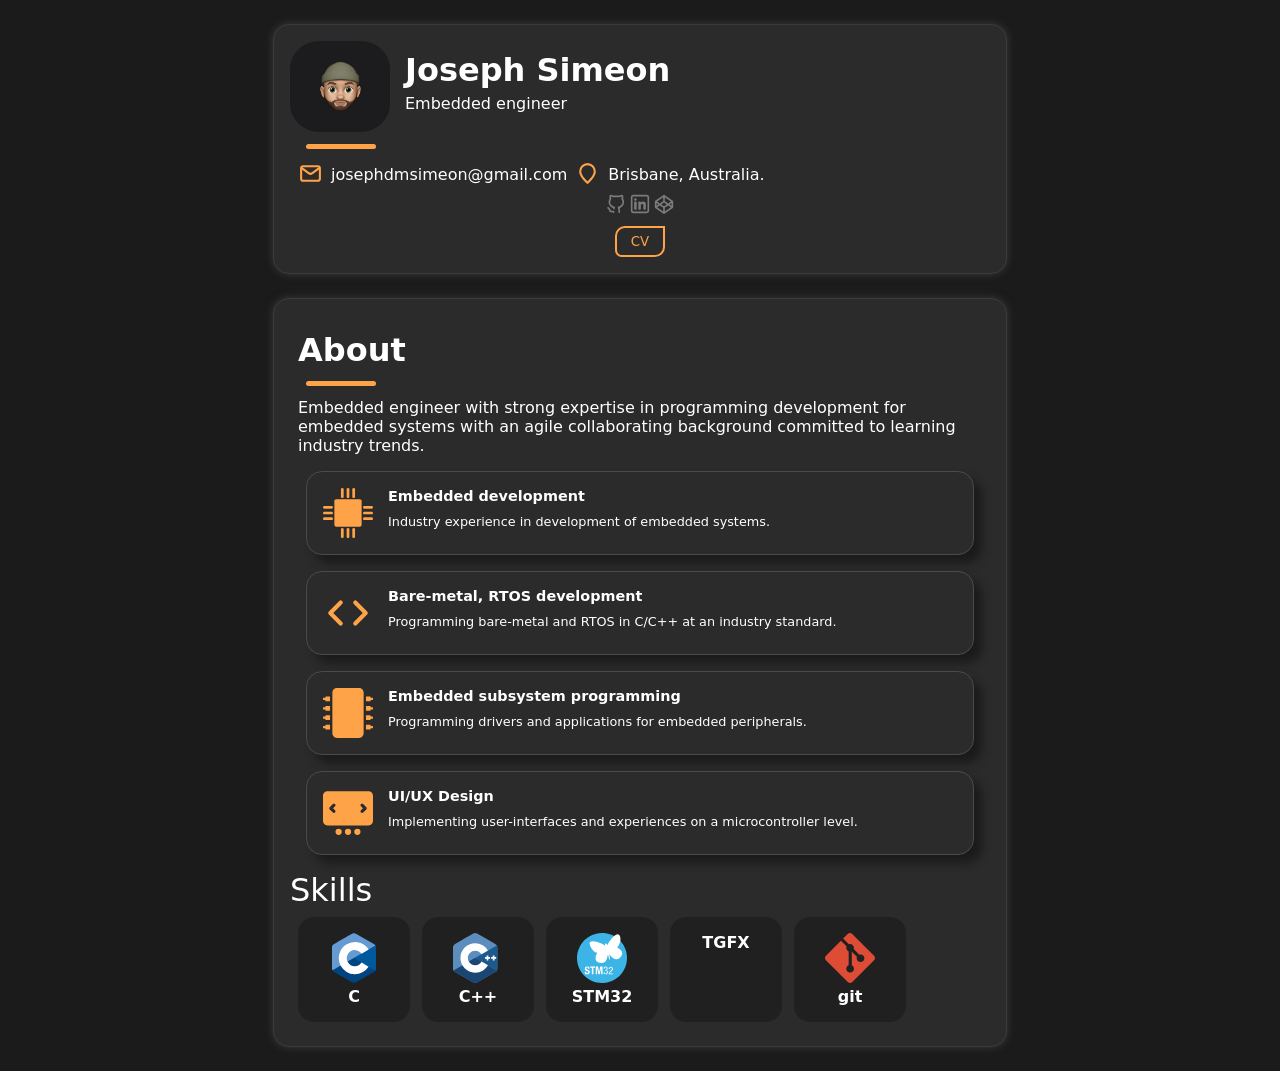
==== index.html @ 9925f206 "Added git icon" ====
<!DOCTYPE html>
<html lang="en">
<head>
    <meta charset="UTF-8">
    <meta name="viewport" content="width=device-width, initial scale=1.0">
    <meta http-equiv="X-UA-Compatiable" content="ie-edge">
    <meta name="author" content="Joseph Simeon">
    <meta name="description" content="Portfolio of Joseph Simeon">

    <link rel="stylesheet" type="text/css" href="css/style.css">

    <title>Portfolio of Joseph Simeon</title>
    <link rel="shortcut icon" type="icon/x-icon" href="https://josephsimeon.github.io/img/Memoji.ico">
</head>
<body>
    <main>
        <!-- information block: image, name, career, email, location, socials -->
        <div class="block">
            <div class="info">
                <img src="img/Memoji.jpg" alt="Apple memoji self image">
                <div class="text header">Joseph Simeon</div>
                <div class="text sub-header">Embedded engineer</div>
            </div>
            <div class="block-separator"></div>
            <div class="person">
                <div class="email">
                    <svg width="25px" height="25px" viewBox="0 0 24 24" fill="none" xmlns="http://www.w3.org/2000/svg">
                        <path d="M4 7.00005L10.2 11.65C11.2667 12.45 12.7333 12.45 13.8 11.65L20 7" stroke="#ffa348" stroke-width="2" stroke-linecap="round" stroke-linejoin="round"/>
                        <rect x="3" y="5" width="18" height="14" rx="2" stroke="#ffa348" stroke-width="2" stroke-linecap="round"/>
                    </svg>
                    <div class="text sub-header">josephdmsimeon@gmail.com</div>
                </div>
                <div class="location">
                    <svg width="25px" height="25px" viewBox="0 0 24 24" fill="none" xmlns="http://www.w3.org/2000/svg">
                        <path d="M12 21C15.5 17.4 19 14.1764 19 10.2C19 6.22355 15.866 3 12 3C8.13401 3 5 6.22355 5 10.2C5 14.1764 8.5 17.4 12 21Z" stroke="#ffa348" stroke-width="2" stroke-linecap="round" stroke-linejoin="round"/>
                    </svg>
                    <div class="text sub-header">Brisbane, Australia.</div>
                </div>
            </div>
            <div class="socials">
                <a href="https://www.github.com/josephsimeon/" target="_blank" rel="noopener noreferrer">
                    <svg width="20px" height="20px" viewBox="0 0 24 24" fill="none" xmlns="http://www.w3.org/2000/svg">
                        <path d="M4.0744 2.9938C4.13263 1.96371 4.37869 1.51577 5.08432 1.15606C5.84357 0.768899 7.04106 0.949072 8.45014 1.66261C9.05706 1.97009 9.11886 1.97635 10.1825 1.83998C11.5963 1.65865 13.4164 1.65929 14.7213 1.84164C15.7081 1.97954 15.7729 1.97265 16.3813 1.66453C18.3814 0.651679 19.9605 0.71795 20.5323 1.8387C20.8177 2.39812 20.8707 3.84971 20.6494 5.04695C20.5267 5.71069 20.5397 5.79356 20.8353 6.22912C22.915 9.29385 21.4165 14.2616 17.8528 16.1155C17.5801 16.2574 17.3503 16.3452 17.163 16.4167C16.5879 16.6363 16.4133 16.703 16.6247 17.7138C16.7265 18.2 16.8491 19.4088 16.8973 20.4002C16.9844 22.1922 16.9831 22.2047 16.6688 22.5703C16.241 23.0676 15.6244 23.076 15.2066 22.5902C14.9341 22.2734 14.9075 22.1238 14.9075 20.9015C14.9075 19.0952 14.7095 17.8946 14.2417 16.8658C13.6854 15.6415 14.0978 15.185 15.37 14.9114C17.1383 14.531 18.5194 13.4397 19.2892 11.8146C20.0211 10.2698 20.1314 8.13501 18.8082 6.83668C18.4319 6.3895 18.4057 5.98446 18.6744 4.76309C18.7748 4.3066 18.859 3.71768 18.8615 3.45425C18.8653 3.03823 18.8274 2.97541 18.5719 2.97541C18.4102 2.97541 17.7924 3.21062 17.1992 3.49805L16.2524 3.95695C16.1663 3.99866 16.07 4.0147 15.975 4.0038C13.5675 3.72746 11.2799 3.72319 8.86062 4.00488C8.76526 4.01598 8.66853 3.99994 8.58215 3.95802L7.63585 3.49882C7.04259 3.21087 6.42482 2.97541 6.26317 2.97541C5.88941 2.97541 5.88379 3.25135 6.22447 4.89078C6.43258 5.89203 6.57262 6.11513 5.97101 6.91572C5.06925 8.11576 4.844 9.60592 5.32757 11.1716C5.93704 13.1446 7.4295 14.4775 9.52773 14.9222C10.7926 15.1903 11.1232 15.5401 10.6402 16.9905C10.26 18.1319 10.0196 18.4261 9.46707 18.4261C8.72365 18.4261 8.25796 17.7821 8.51424 17.1082C8.62712 16.8112 8.59354 16.7795 7.89711 16.5255C5.77117 15.7504 4.14514 14.0131 3.40172 11.7223C2.82711 9.95184 3.07994 7.64739 4.00175 6.25453C4.31561 5.78028 4.32047 5.74006 4.174 4.83217C4.09113 4.31822 4.04631 3.49103 4.0744 2.9938Z" fill="#7b7b7b"/>
                        <path d="M3.33203 15.9454C3.02568 15.4859 2.40481 15.3617 1.94528 15.6681C1.48576 15.9744 1.36158 16.5953 1.66793 17.0548C1.8941 17.3941 2.16467 17.6728 2.39444 17.9025C2.4368 17.9449 2.47796 17.9858 2.51815 18.0257C2.71062 18.2169 2.88056 18.3857 3.05124 18.5861C3.42875 19.0292 3.80536 19.626 4.0194 20.6962C4.11474 21.1729 4.45739 21.4297 4.64725 21.5419C4.85315 21.6635 5.07812 21.7352 5.26325 21.7819C5.64196 21.8774 6.10169 21.927 6.53799 21.9559C7.01695 21.9877 7.53592 21.998 7.99999 22.0008C8.00033 22.5527 8.44791 23.0001 8.99998 23.0001C9.55227 23.0001 9.99998 22.5524 9.99998 22.0001V21.0001C9.99998 20.4478 9.55227 20.0001 8.99998 20.0001C8.90571 20.0001 8.80372 20.0004 8.69569 20.0008C8.10883 20.0026 7.34388 20.0049 6.67018 19.9603C6.34531 19.9388 6.07825 19.9083 5.88241 19.871C5.58083 18.6871 5.09362 17.8994 4.57373 17.2891C4.34391 17.0194 4.10593 16.7834 3.91236 16.5914C3.87612 16.5555 3.84144 16.5211 3.80865 16.4883C3.5853 16.265 3.4392 16.1062 3.33203 15.9454Z" fill="#7b7b7b"/>
                    </svg>
                </a>
                <a href="https://www.linkedin.com/in/josephdmsimeon" target="_blank" rel="noopener noreferrer">
                    <svg width="20px" height="20px" viewBox="0 0 24 24" fill="none" xmlns="http://www.w3.org/2000/svg">
                        <path d="M6.5 8C7.32843 8 8 7.32843 8 6.5C8 5.67157 7.32843 5 6.5 5C5.67157 5 5 5.67157 5 6.5C5 7.32843 5.67157 8 6.5 8Z" fill="#7b7b7b"/>
                        <path d="M5 10C5 9.44772 5.44772 9 6 9H7C7.55228 9 8 9.44771 8 10V18C8 18.5523 7.55228 19 7 19H6C5.44772 19 5 18.5523 5 18V10Z" fill="#7b7b7b"/>
                        <path d="M11 19H12C12.5523 19 13 18.5523 13 18V13.5C13 12 16 11 16 13V18.0004C16 18.5527 16.4477 19 17 19H18C18.5523 19 19 18.5523 19 18V12C19 10 17.5 9 15.5 9C13.5 9 13 10.5 13 10.5V10C13 9.44771 12.5523 9 12 9H11C10.4477 9 10 9.44772 10 10V18C10 18.5523 10.4477 19 11 19Z" fill="#7b7b7b"/>
                        <path fill-rule="evenodd" clip-rule="evenodd" d="M20 1C21.6569 1 23 2.34315 23 4V20C23 21.6569 21.6569 23 20 23H4C2.34315 23 1 21.6569 1 20V4C1 2.34315 2.34315 1 4 1H20ZM20 3C20.5523 3 21 3.44772 21 4V20C21 20.5523 20.5523 21 20 21H4C3.44772 21 3 20.5523 3 20V4C3 3.44772 3.44772 3 4 3H20Z" fill="#7b7b7b"/>
                    </svg>
                </a>
                <a href="https://codepen.io/josephsimeon" target="_blank" rel="noopener noreferrer">
                    <svg width="20px" height="20px" viewBox="0 0 24 24" fill="none" xmlns="http://www.w3.org/2000/svg">
                        <path fill-rule="evenodd" clip-rule="evenodd" d="M11.4265 1.18077C11.7709 0.939744 12.2291 0.939744 12.5735 1.18077L22.5735 8.18077C22.8408 8.3679 23 8.67369 23 9V16C23 16.3263 22.8408 16.6321 22.5735 16.8192L12.5735 23.8192C12.2291 24.0603 11.7709 24.0603 11.4265 23.8192L1.42654 16.8192C1.15921 16.6321 1 16.3263 1 16V9C1 8.67369 1.15921 8.3679 1.42654 8.18077L11.4265 1.18077ZM3 10.9207V14.0793L5.25621 12.5L3 10.9207ZM7 13.7207L3.74379 16L11 21.0793V16.5207L7 13.7207ZM13 16.5207V21.0793L20.2562 16L17 13.7207L13 16.5207ZM18.7438 12.5L21 14.0793V10.9207L18.7438 12.5ZM20.2562 9L17 11.2793L13 8.47934V3.92066L20.2562 9ZM11 3.92066V8.47934L7 11.2793L3.74379 9L11 3.92066ZM12 10.2207L8.74379 12.5L12 14.7793L15.2562 12.5L12 10.2207Z" fill="#7b7b7b"/>
                    </svg>
                </a>
            </div>
            <div class="cv">
                <a href="docs/cv.pdf" target="_blank" rel="noopener noreferrer">
                    <button class="cv-button shine-button">CV</button>
                </a>
            </div>
        </div>
        <!-- about block: about, knowledge, learning -->
        <div class="block">
            <div class="about">
                <div class="text header">About</div>
                <div class="block-separator"></div>
                <div class="text sub-header">
                    Embedded engineer with strong expertise in programming development for 
                    embedded systems with an agile collaborating background committed to learning 
                    industry trends.
                </div>
                <div class="inner-block knowledge">
                    <svg fill="#ffa348" version="1.1" id="Capa_1" xmlns="http://www.w3.org/2000/svg" xmlns:xlink="http://www.w3.org/1999/xlink" width="50px" height="50px" viewBox="0 0 171.471 171.471" xml:space="preserve">
                        <g>
                            <g>
                                <path d="M126.265,38.97H45.206c-3.428,0-6.235,2.807-6.235,6.235v81.059c0,3.428,2.807,6.235,6.235,6.235h81.059 c3.429,0,6.235-2.808,6.235-6.235V45.206C132.5,41.777,129.693,38.97,126.265,38.97z"/>
                                <path d="M141.854,70.926h24.941c2.581,0,4.676-2.094,4.676-4.676c0-2.582-2.095-4.677-4.676-4.677h-24.941 c-2.582,0-4.677,2.095-4.677,4.677C137.177,68.832,139.271,70.926,141.854,70.926z"/>
                                <path d="M166.795,81.059h-24.941c-2.582,0-4.677,2.095-4.677,4.676c0,2.582,2.095,4.677,4.677,4.677h24.941 c2.581,0,4.676-2.095,4.676-4.677C171.471,83.153,169.376,81.059,166.795,81.059z"/>
                                <path d="M166.795,100.544h-24.941c-2.582,0-4.677,2.095-4.677,4.677c0,2.581,2.095,4.676,4.677,4.676h24.941 c2.581,0,4.676-2.095,4.676-4.676C171.471,102.639,169.376,100.544,166.795,100.544z"/>
                                <path d="M29.618,61.573H4.677C2.095,61.573,0,63.668,0,66.25c0,2.582,2.094,4.676,4.676,4.676h24.941 c2.582,0,4.676-2.094,4.676-4.676C34.294,63.668,32.2,61.573,29.618,61.573z"/>
                                <path d="M29.618,81.059H4.677C2.095,81.059,0,83.153,0,85.734c0,2.582,2.094,4.677,4.676,4.677h24.941 c2.582,0,4.676-2.095,4.676-4.677C34.294,83.153,32.2,81.059,29.618,81.059z"/>
                                <path d="M29.618,100.544H4.677c-2.582,0-4.676,2.095-4.676,4.677c0,2.581,2.094,4.676,4.676,4.676h24.941 c2.582,0,4.676-2.095,4.676-4.676C34.294,102.639,32.2,100.544,29.618,100.544z"/>
                                <path d="M66.25,34.294c2.582,0,4.676-2.095,4.676-4.677V4.676C70.927,2.094,68.832,0,66.25,0c-2.582,0-4.677,2.094-4.677,4.676 v24.941C61.574,32.199,63.668,34.294,66.25,34.294z"/>
                                <path d="M85.735,34.294c2.582,0,4.677-2.095,4.677-4.677V4.676C90.412,2.094,88.317,0,85.735,0c-2.581,0-4.676,2.094-4.676,4.676 v24.941C81.059,32.199,83.154,34.294,85.735,34.294z"/>
                                <path d="M105.221,34.294c2.582,0,4.677-2.095,4.677-4.677V4.676c0-2.582-2.095-4.676-4.677-4.676s-4.676,2.094-4.676,4.676v24.941 C100.545,32.199,102.639,34.294,105.221,34.294z"/>
                                <path d="M66.25,137.176c-2.582,0-4.677,2.095-4.677,4.677v24.941c0,2.581,2.095,4.677,4.677,4.677 c2.582,0,4.676-2.096,4.676-4.677v-24.941C70.927,139.271,68.832,137.176,66.25,137.176z"/>
                                <path d="M85.735,137.176c-2.581,0-4.676,2.095-4.676,4.677v24.941c0,2.581,2.095,4.677,4.676,4.677 c2.582,0,4.677-2.096,4.677-4.677v-24.941C90.412,139.271,88.317,137.176,85.735,137.176z"/>
                                <path d="M105.221,137.176c-2.582,0-4.676,2.095-4.676,4.677v24.941c0,2.581,2.094,4.677,4.676,4.677s4.677-2.096,4.677-4.677 v-24.941C109.897,139.271,107.803,137.176,105.221,137.176z"/>
                            </g>
                        </g>
                    </svg>
                    <div class="text description">Embedded development</div>
                    <div class="text sub-description">
                        Industry experience in development of embedded systems.
                    </div>
                </div>
                <div class="inner-block knowledge">
                    <svg width="50px" height="50px" viewBox="0 0 24 24" xmlns="http://www.w3.org/2000/svg">
                        <g id="Complete">
                            <g id="Code">
                                <g>
                                    <polyline data-name="Right" fill="none" id="Right-2" points="15.5 7 20.5 12 15.5 17" stroke="#ffa348" stroke-linecap="round" stroke-linejoin="round" stroke-width="2"/>
                                    <polyline data-name="Left" fill="none" id="Left-2" points="8.5 7 3.5 12 8.5 17" stroke="#ffa348" stroke-linecap="round" stroke-linejoin="round" stroke-width="2"/>
                                </g>
                            </g>
                        </g>
                    </svg>
                    <div class="text description">Bare-metal, RTOS development</div>
                    <div class="text sub-description">
                        Programming bare-metal and RTOS in C/C++ at an industry standard.
                    </div>
                </div>
                <div class="inner-block knowledge">
                    <svg fill="#ffa348" width="50px" height="50px" viewBox="0 0 512 512" xmlns="http://www.w3.org/2000/svg"><path d="M416 48v416c0 26.51-21.49 48-48 48H144c-26.51 0-48-21.49-48-48V48c0-26.51 21.49-48 48-48h224c26.51 0 48 21.49 48 48zm96 58v12a6 6 0 0 1-6 6h-18v6a6 6 0 0 1-6 6h-42V88h42a6 6 0 0 1 6 6v6h18a6 6 0 0 1 6 6zm0 96v12a6 6 0 0 1-6 6h-18v6a6 6 0 0 1-6 6h-42v-48h42a6 6 0 0 1 6 6v6h18a6 6 0 0 1 6 6zm0 96v12a6 6 0 0 1-6 6h-18v6a6 6 0 0 1-6 6h-42v-48h42a6 6 0 0 1 6 6v6h18a6 6 0 0 1 6 6zm0 96v12a6 6 0 0 1-6 6h-18v6a6 6 0 0 1-6 6h-42v-48h42a6 6 0 0 1 6 6v6h18a6 6 0 0 1 6 6zM30 376h42v48H30a6 6 0 0 1-6-6v-6H6a6 6 0 0 1-6-6v-12a6 6 0 0 1 6-6h18v-6a6 6 0 0 1 6-6zm0-96h42v48H30a6 6 0 0 1-6-6v-6H6a6 6 0 0 1-6-6v-12a6 6 0 0 1 6-6h18v-6a6 6 0 0 1 6-6zm0-96h42v48H30a6 6 0 0 1-6-6v-6H6a6 6 0 0 1-6-6v-12a6 6 0 0 1 6-6h18v-6a6 6 0 0 1 6-6zm0-96h42v48H30a6 6 0 0 1-6-6v-6H6a6 6 0 0 1-6-6v-12a6 6 0 0 1 6-6h18v-6a6 6 0 0 1 6-6z"/>
                    </svg>
                    <div class="text description">Embedded subsystem programming</div>
                    <div class="text sub-description">
                        Programming drivers and applications for embedded peripherals.
                    </div>
                </div>
                <div class="inner-block knowledge">
                    <svg fill="#ffa348" height="50px" width="50px" version="1.1" id="Icons" xmlns="http://www.w3.org/2000/svg" xmlns:xlink="http://www.w3.org/1999/xlink" viewBox="0 0 32 32" xml:space="preserve">
                        <path d="M29,2H3C1.3,2,0,3.3,0,5v16c0,1.7,1.3,3,3,3h26c1.7,0,3-1.3,3-3V5C32,3.3,30.7,2,29,2z M7.7,14.3c0.4,0.4,0.4,1,0,1.4 C7.5,15.9,7.3,16,7,16s-0.5-0.1-0.7-0.3l-2-2c-0.4-0.4-0.4-1,0-1.4l2-2c0.4-0.4,1-0.4,1.4,0s0.4,1,0,1.4L6.4,13L7.7,14.3z M27.7,13.7l-2,2C25.5,15.9,25.3,16,25,16s-0.5-0.1-0.7-0.3c-0.4-0.4-0.4-1,0-1.4l1.3-1.3l-1.3-1.3c-0.4-0.4-0.4-1,0-1.4 s1-0.4,1.4,0l2,2C28.1,12.7,28.1,13.3,27.7,13.7z"/>
                        <circle cx="16" cy="28" r="2"/>
                        <circle cx="10" cy="28" r="2"/>
                        <circle cx="22" cy="28" r="2"/>
                    </svg>
                    <div class="text description">UI/UX Design</div>
                    <div class="text sub-description">
                        Implementing user-interfaces and experiences on a microcontroller level.
                    </div>
                </div>
            </div>
            <div class="skills">
                <div class="text header">Skills</div>
                <div class="flex">
                    <div class="icon-block">
                        <svg viewBox="32.18585611720149 20.47 223.6851360941233 247.05999999999997" xmlns="http://www.w3.org/2000/svg" width="50px" height="50px">
                            <path d="M252.71 93.61a21.67 21.67 0 0 0-2.65-10.87 20.74 20.74 0 0 0-7.87-7.67Q198.77 50 155.32 25c-7.8-4.51-15.36-4.35-23.11.23C120.69 32 63 65.09 45.81 75.06c-7.08 4.1-10.52 10.38-10.52 18.54v100.8a21.77 21.77 0 0 0 2.55 10.66 20.63 20.63 0 0 0 8 7.88c17.19 10 74.89 43.05 86.41 49.85 7.75 4.58 15.31 4.74 23.12.23q43.41-25.08 86.87-50.09a20.63 20.63 0 0 0 8-7.88 21.77 21.77 0 0 0 2.55-10.66V93.61z" fill="#004482"/>
                            <path d="M252.73 194.4a21.72 21.72 0 0 1-2.55 10.66 18.58 18.58 0 0 1-1.45 2.24L144 144l98.19-68.93a20.72 20.72 0 0 1 7.86 7.67 21.57 21.57 0 0 1 2.66 10.87c.02 33.6.02 100.79.02 100.79z" fill="#00599c"/>
                            <path d="M250.05 82.74L37.81 205.06a21.75 21.75 0 0 1-2.53-10.65V93.6c0-8.16 3.45-14.44 10.52-18.54C63 65.09 120.69 32 132.22 25.21c7.73-4.58 15.3-4.74 23.1-.23q43.41 25.08 86.87 50.09a20.72 20.72 0 0 1 7.86 7.67z" fill="#659ad2"/>
                            <path d="M148.2 184.72a39.91 39.91 0 0 1-35-20.63q-.53-.94-1-1.92A39.94 39.94 0 0 1 179 119.4c.53.64 1 1.31 1.53 2 .24.33.48.66.7 1l35.07-20.2q-1.28-2.06-2.68-4c-.49-.69-1-1.35-1.48-2A79.9 79.9 0 0 0 78 181.92c.34.64.69 1.27 1 1.9a79.91 79.91 0 0 0 136.86 3.62l-34.29-20.73a39.88 39.88 0 0 1-33.37 18.01z" fill="#fff"/>
                        </svg>
                        <div class="text icon-header">C</div>
                    </div>
                    <div class="icon-block">
                        <svg width="50px" height="50px" viewBox="0 0 256 288" xmlns="http://www.w3.org/2000/svg" preserveAspectRatio="xMinYMin meet">
                            <path d="M255.569 84.72c-.002-4.83-1.035-9.098-3.124-12.761-2.052-3.602-5.125-6.621-9.247-9.008-34.025-19.619-68.083-39.178-102.097-58.817-9.17-5.294-18.061-5.101-27.163.269C100.395 12.39 32.59 51.237 12.385 62.94 4.064 67.757.015 75.129.013 84.711 0 124.166.013 163.62 0 203.076c.002 4.724.991 8.909 2.988 12.517 2.053 3.711 5.169 6.813 9.386 9.254 20.206 11.703 88.02 50.547 101.56 58.536 9.106 5.373 17.997 5.565 27.17.269 34.015-19.64 68.075-39.198 102.105-58.817 4.217-2.44 7.333-5.544 9.386-9.252 1.994-3.608 2.985-7.793 2.987-12.518 0 0 0-78.889-.013-118.345" fill="#5C8DBC"/>
                            <path d="M128.182 143.509L2.988 215.593c2.053 3.711 5.169 6.813 9.386 9.254 20.206 11.703 88.02 50.547 101.56 58.536 9.106 5.373 17.997 5.565 27.17.269 34.015-19.64 68.075-39.198 102.105-58.817 4.217-2.44 7.333-5.544 9.386-9.252l-124.413-72.074" fill="#1A4674"/>
                            <path d="M91.101 164.861c7.285 12.718 20.98 21.296 36.69 21.296 15.807 0 29.58-8.687 36.828-21.541l-36.437-21.107-37.081 21.352" fill="#1A4674"/>
                            <path d="M255.569 84.72c-.002-4.83-1.035-9.098-3.124-12.761l-124.263 71.55 124.413 72.074c1.994-3.608 2.985-7.793 2.987-12.518 0 0 0-78.889-.013-118.345" fill="#1B598E"/>
                            <path d="M248.728 148.661h-9.722v9.724h-9.724v-9.724h-9.721v-9.721h9.721v-9.722h9.724v9.722h9.722v9.721M213.253 148.661h-9.721v9.724h-9.722v-9.724h-9.722v-9.721h9.722v-9.722h9.722v9.722h9.721v9.721" fill="#FFF"/>
                            <path d="M164.619 164.616c-7.248 12.854-21.021 21.541-36.828 21.541-15.71 0-29.405-8.578-36.69-21.296a42.062 42.062 0 0 1-5.574-20.968c0-23.341 18.923-42.263 42.264-42.263 15.609 0 29.232 8.471 36.553 21.059l36.941-21.272c-14.683-25.346-42.096-42.398-73.494-42.398-46.876 0-84.875 38-84.875 84.874 0 15.378 4.091 29.799 11.241 42.238 14.646 25.48 42.137 42.637 73.634 42.637 31.555 0 59.089-17.226 73.714-42.781l-36.886-21.371" fill="#FFF"/>
                        </svg>
                        <div class="text icon-header">C++</div>
                    </div>
                    <div class="icon-block">
                        <a href="https://www.st.com/en/microcontrollers-microprocessors/stm32-32-bit-arm-cortex-mcus.html" target="_blank" rel="noopener noreferrer">
                            <svg version="1.1" id="Layer_1" xmlns="http://www.w3.org/2000/svg" xmlns:xlink="http://www.w3.org/1999/xlink" x="0px" y="0px" width="50px" height="50px" viewBox="0 0 300 300" style="enable-background:new 0 0 300 300;" xml:space="preserve">
                                <style type="text/css">
                                    .st0{fill:#3CB4E6;}
    	                            .st1{fill:#FFFFFF;}
                                </style>
                                <g>
                                    <path class="st0" d="M300,150L300,150c0-2.5-0.1-5-0.2-7.5c0-0.8-0.1-1.7-0.2-2.5c-0.1-1.6-0.2-3.3-0.4-4.9c-0.1-1-0.2-2-0.3-3 c-0.2-1.4-0.3-2.9-0.6-4.3c-0.2-1.1-0.3-2.1-0.5-3.2c-0.2-1.4-0.5-2.7-0.7-4c-0.2-1.1-0.5-2.2-0.7-3.3c-0.3-1.3-0.6-2.5-0.9-3.8 c-0.3-1.1-0.6-2.2-0.9-3.3c-0.3-1.2-0.7-2.4-1-3.6c-0.3-1.1-0.7-2.2-1.1-3.3c-0.4-1.2-0.8-2.3-1.2-3.5c-0.4-1.1-0.8-2.2-1.2-3.3 c-0.4-1.1-0.9-2.2-1.3-3.3c-0.5-1.1-0.9-2.2-1.4-3.3c-0.5-1.1-0.9-2.2-1.4-3.2c-0.5-1.1-1-2.2-1.5-3.3c-0.5-1-1-2-1.5-3.1 c-0.6-1.1-1.1-2.2-1.7-3.2c-0.5-1-1.1-1.9-1.7-2.9c-0.6-1.1-1.2-2.1-1.9-3.2c-0.6-0.9-1.2-1.9-1.8-2.8c-0.7-1.1-1.4-2.1-2.1-3.1 c-0.6-0.9-1.2-1.7-1.9-2.6c-0.8-1-1.5-2.1-2.2-3.1c-0.6-0.8-1.3-1.6-1.9-2.5c-0.8-1-1.6-2-2.5-3.1c-0.6-0.8-1.3-1.5-1.9-2.2 c-0.9-1-1.8-2-2.7-3.1c0,0-0.1-0.1-0.2-0.2l0,0c-11.2-12.1-24.3-22.5-39-30.4l0,0c0,0,0,0,0,0c-2.4-1.3-4.9-2.6-7.4-3.7 c-0.8-0.4-1.5-0.7-2.3-1.1c-1.8-0.8-3.6-1.6-5.4-2.3c-0.9-0.4-1.8-0.7-2.7-1.1c-1.8-0.7-3.7-1.4-5.6-2c-0.8-0.3-1.7-0.6-2.5-0.8 c-2.6-0.8-5.3-1.6-8-2.3c0,0-0.1,0-0.1,0c-2.7-0.7-5.5-1.3-8.3-1.9c-0.9-0.2-1.7-0.3-2.6-0.5c-2-0.3-4-0.7-6-0.9 c-1-0.2-2-0.3-3-0.4c-2-0.2-4-0.4-6.1-0.6c-0.9-0.1-1.8-0.2-2.7-0.2C155.9,0.1,153,0,150,0c-27.8,0-53.7,7.6-76,20.7 c-0.7,0.4-1.5,0.8-2.2,1.3c-7.4,4.6-14.4,9.8-20.9,15.5c-2.3,2.1-4.7,4.2-6.9,6.4c-2.2,2.2-4.3,4.5-6.4,6.9 c-4.3,4.8-8.3,9.9-11.9,15.3c-0.2,0.2-0.3,0.5-0.5,0.7c-1.9,2.8-3.6,5.7-5.3,8.6c-0.9,1.7-1.9,3.4-2.8,5 c-6.3,12.1-11.1,25-13.9,38.7c-0.2,0.9-0.3,1.8-0.5,2.7C0.9,131,0,140.4,0,150l0,0l0,0c0,82.9,67.2,150,150,150 c2.6,0,5.2-0.1,7.7-0.2c16.4-0.8,32-4.3,46.5-10c2.6-1,5.2-2.1,7.7-3.3c4.8-2.2,9.5-4.6,14.1-7.3c1.7-1,3.4-2.1,5.1-3.2 c4.4-2.8,8.6-5.9,12.7-9.1c4.3-3.4,8.4-7,12.2-10.9c2-2,3.9-4,5.7-6c2.5-2.8,4.9-5.7,7.2-8.7c2.2-2.8,4.3-5.7,6.2-8.8 c2-3,3.9-6.2,5.7-9.3C293,201.5,300,176.6,300,150C300,150,300,150,300,150C300,150,300,150,300,150z"/>
                                    <g>
                                        <g>
                                            <path class="st1" d="M240.6,87.2c15.7-14,28.1-53,14.2-73.4c-20.1-29.6-67.1,46.4-73.6,59c-1.6-4.5-5.5-10.3-10.2-11.5 c-3.6,3.6-3.7,11-2.7,15.2C154.6,63.9,98,39.2,78.7,54.2c-3.8,2.9-2.9,8.8-2.9,8.8c2.3,21.1,25.2,56.6,46.8,54.8 c-16.9,23.1-19.1,63.1,24,62.2c29.8-0.7,33.3-27.4,39.1-51.6c1.8,10.6,7.3,27.4,12.2,33.2c2-8.6-1.6-24.3-5.6-34.7 c18.2,20.1,44,47.4,69.4,17.3C283,118.9,265.3,99.7,240.6,87.2z"/>
                                        </g>
                                    </g>
                                    <g>
                                        <path class="st1" d="M55.6,233v1.4c0,4.3,1.2,7.1,6.1,7.1c2.8,0,5.5-1.8,5.5-5.7c0-4.2-2.1-5.7-8.2-7.8c-8.2-2.8-12-6.2-12-13.9 c0-8.9,5.5-13.5,14.2-13.5c8.2,0,14.2,3.6,14.2,12.3v1.3h-8.9c0-4.3-1.5-6.8-5-6.8c-4.2,0-5.3,2.6-5.3,5.3c0,2.8,0.8,4.6,4.8,6.2 l7.1,3.1c7,3,8.7,6.5,8.7,12.1c0,9.7-5.9,14.1-16,14.1c-10.5,0-14.6-4.9-14.6-13.4V233C46.3,233,55.6,233,55.6,233z"/>
                                        <path class="st1" d="M108.3,201.4v7.6h-10v38.3H89V209H79v-7.6H108.3z"/>
                                        <path class="st1" d="M112.5,201.4h13.8l6.5,32.4h0.1l6.6-32.4h13.7v45.9h-8.5v-36.6h-0.1l-8.2,36.6h-7.2l-8.2-36.6H121v36.6h-8.5 V201.4z"/>
                                        <path class="st1" d="M168.2,221.6h2.8c4.8,0,7-3.5,7-8.1c0-4.2-1.5-7.6-5.9-7.6c-6,0-6.5,5.5-6.5,8.9h-5.7 c0-7.8,3.7-13.1,12.1-13.1c9.5,0,11.7,6.8,11.7,11.8c0,4.6-2.3,8.6-7.1,9.8v0.1c5.1,1,8.4,4.3,8.4,10.6c0,8.3-4.2,14.1-12.9,14.1 c-12.2,0-12.9-10.7-12.9-12.7v-0.6h5.7c0,4.2,2,9,7.3,9c3.3,0,7.3-1.7,7.3-9.4c0-5.3-2.6-8.7-8.2-8.7h-2.9V221.6z"/>
                                        <path class="st1" d="M215.6,247.3h-25.4c0-8.5,4.8-14.2,9.8-18.6l3.7-3.1c3.7-3.1,6-5.9,6-10.9c0-3.9-1.7-8.2-6.6-8.2 c-7,0-7.2,7.3-7.2,9.8h-5.7c0-8.6,3.6-14.5,12.9-14.5c10.5,0,12.2,8.2,12.2,12.1c0,7-2.9,10.6-8,15l-6.4,5.6 c-2.5,2.1-4.3,4.8-5,7.8h19.5L215.6,247.3L215.6,247.3z"/>
                                    </g>
                                </g>
                            </svg>
                        </a>
                        <div class="text icon-header">STM32</div>
                    </div>
                    <div class="icon-block">
                        <!-- touchgfx -->
                        <div class="text icon-header">TGFX</div>
                    </div>
                    <div class="icon-block">
                        <svg width="50px" height="50px" viewBox="0 0 256 256" xmlns="http://www.w3.org/2000/svg" preserveAspectRatio="xMinYMin meet">
                            <path d="M251.172 116.594L139.4 4.828c-6.433-6.437-16.873-6.437-23.314 0l-23.21 23.21 29.443 29.443c6.842-2.312 14.688-.761 20.142 4.693 5.48 5.489 7.02 13.402 4.652 20.266l28.375 28.376c6.865-2.365 14.786-.835 20.269 4.657 7.663 7.66 7.663 20.075 0 27.74-7.665 7.666-20.08 7.666-27.749 0-5.764-5.77-7.188-14.235-4.27-21.336l-26.462-26.462-.003 69.637a19.82 19.82 0 0 1 5.188 3.71c7.663 7.66 7.663 20.076 0 27.747-7.665 7.662-20.086 7.662-27.74 0-7.663-7.671-7.663-20.086 0-27.746a19.654 19.654 0 0 1 6.421-4.281V94.196a19.378 19.378 0 0 1-6.421-4.281c-5.806-5.798-7.202-14.317-4.227-21.446L81.47 39.442l-76.64 76.635c-6.44 6.443-6.44 16.884 0 23.322l111.774 111.768c6.435 6.438 16.873 6.438 23.316 0l111.251-111.249c6.438-6.44 6.438-16.887 0-23.324" fill="#DE4C36"/>
                        </svg>
                        <div class="text icon-header">git</div>
                    </div>
                </div>
            </div>
        </div>
    </main>
    <footer>
    </footer>
</body>
<html>
---- css/style.css ----
:root {
    /* fonts */
    --system-ui: system-ui, "Segoe UI", Roboto, Helvetica, Arial, san-serif, "Apple Color Emoji", "Segoe UI Emoji", "Segoe UI Symbol";

    /* colours */
    --background: #1b1b1b;
    --block-background: #2b2b2b;
    --block-highlight: #3b3b3b;
    --accent: #ffa348;
    --cv-button-hover: yellow;
}

* {
}

html {
}

body {
    background-color: var(--background);
}

main {
}

.block {
    background: var(--block-background);
    max-width: 700px;
    min-width: 300px;
    width: 80%;
    height: auto;
    border: 1px solid;
    border-color: var(--block-highlight);
    border-radius: 1em 1em 1em 1em;
    box-shadow: 0 0 0.5em 0 var(--block-highlight);
    padding: 0.5em;
    margin: 1.5em auto;
    display: block;
    padding: 1em;
}

.block-separator {
    background: var(--accent);
    width: 70px;
    height: 5px;
    border-radius: 1em 1em 1em 1em;
    margin: 0.75em 1em;
}

.inner-block {
    display: grid;
    grid-template-columns: 50px repeat(2, 1fr);
    grid-auto-rows: auto-fit;
    column-gap: 15px;
    border: 1px solid;
    border-color: #4b4b4b;
    border-radius: 1em 1em 1em 1em;
    box-shadow: 0.5em 0.5em 0.5em 0 var(--background);
    background: var(--block-background);
    padding: 1em;
    margin: 1em;
}

.icon-block {
    display: block;
    text-align: center;
    background: rgba(0, 0, 0, 0.25);
    height: auto;
    width: 80px;
    border-radius: 1em 1em 1em 1em;
    padding: 1em;
}

.flex {
    display: flex;
    gap: 0.75em;
    padding: 0.5em;
}

.info {
    display: grid;
    grid-template-columns: 100px repeat(2, 1fr);
    grid-auto-rows: auto-fit;
    column-gap: 15px;
    row-gap: 5px;
}

.info img {
    max-width: 100px;
    width: 100%;
    height: 100%;
    border-radius: 30%;
    overflow: hidden;
    grid-row: span 4;
}

.text {
    font-family: var(--system-ui);
    color: white;
}

.header {
    font-size: 2em;
}

.info .header {
    font-weight: bold;
    padding: 0.3em 0 0 0;
}

.sub-header {
    font-size: 1em:
}

.icon-header {
    font-size: 1em;
    font-weight: bold;
}

.info .header, .info .sub-header {
    grid-column: span 2;
}

.person {
    display: flex;
}

.person .email, .person .location {
    display: flex;
    padding: 0 0 0 0.5em;
}

.person .email .sub-header, .person .location .sub-header {
    padding: 0.2em 0 0 0.5em;
}

.socials {
    text-align: center;
    padding: 0.5em;
}

.socials a {
    text-decoration: none;
}

.socials svg:hover path {
    fill: #ffa348;
}

.cv {
    display: block;
    text-align: center;
}

.cv-button {
    background: none;
    border: 2px solid;
    border-radius: 0.75em 0 0.75em 0.5em;
    font-family: var(--system-ui);
    line-height: 1;
    margin: 0 0.5em;
    padding: 0.5em 1em;
}

.shine-button {
    color: var(--accent);
    border-color: var(--accent);
}
.shine-button:hover {
    color: var(--cv-button-hover);
    border-color: var(--cv-button-hover);
    box-shadow: 0 0 1em 0 var(--cv-button-hover);
}

.about .header {
    font-weight: bold;
    padding: 0.5em 0 0 0.25em;
}

.about .sub-header {
    text-align: left;
    padding: 0 0 0 0.5em;
}

.knowledge svg {
    grid-row: span 2;
}

.knowledge .description, .knowledge .sub-description {
    grid-column: span 2;
}

.description {
    font-size: 0.9em;
    font-weight: bold;
}

.sub-description {
    font-size: 0.8em;
}

.skills {
}

@media(max-width: 600px) {
    .block-separator {
        width: 50px;
        border-radius: 1em 1em 1em 1em;
        margin: 0.5em 0.75em;
    }
    .inner-block {
        display: block;
        text-align: center;
    }

    .info {
        grid-template-columns: 75px repeat(2, 1fr);
    }

    .header {
        font-size: 1.75em;
    }

    .sub-header {
        font-size: 0.9em;
    }

    .info .header {
        padding: 0.15em 0 0 0;
    }

    .person {
        display: block;
    }

    .person .email, .person .location {
        padding: 0.5em 0 0 0;
    }

    .about .header {
        padding: 0.1em 0 0.1em 0;
    }

    .about .sub-header {
        padding: 0;
    }

    .knowledge svg {
        width: 30px;
        height: 30px;
    }
}
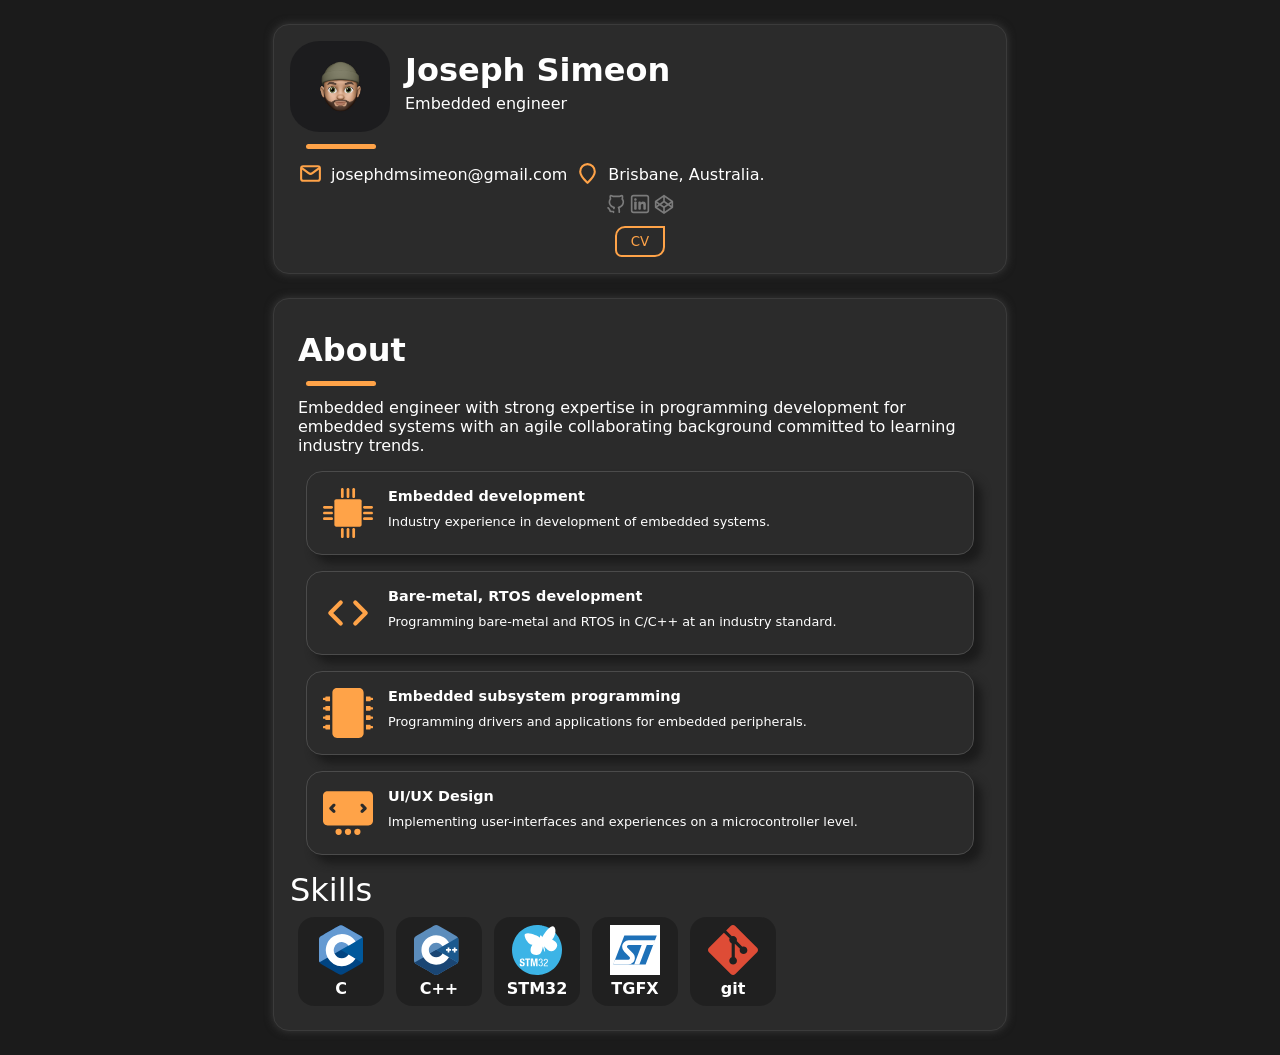
==== commit 28c09245: "Added ST logo for touchgfx" ====
--- a/index.html
+++ b/index.html
@@ -186,7 +186,13 @@
                         <div class="text icon-header">STM32</div>
                     </div>
                     <div class="icon-block">
-                        <!-- touchgfx -->
+                        <a href="https://support.touchgfx.com/docs/introduction/what-is-touchgfx" target="_blank" rel="noopener noreferrer">
+                            <svg xmlns="http://www.w3.org/2000/svg" width="50px" height="50px" viewBox="0 0 192.756 192.756">
+                                <g fill-rule="evenodd" clip-rule="evenodd"><path fill="#fff" d="M0 0h192.756v192.756H0V0z"/>
+                                    <path fill="#fff" d="M184.252 37.908H53.455L8.504 154.849h130.797l44.951-116.941z"/><path fill="#1e71b8" d="M137.443 152.145H12.44L55.312 40.612h125.004l-42.873 111.533z"/><path d="M72.501 58.525c-7.089 0-13.507 2.873-18.152 7.519S46.83 77.107 46.83 84.197a25.593 25.593 0 0 0 7.519 18.153l20.982 20.82a6.065 6.065 0 0 1 1.782 4.302 6.067 6.067 0 0 1-1.782 4.303 6.068 6.068 0 0 1-4.302 1.781H18.861l-7.436 18.928h58.688a25.592 25.592 0 0 0 18.153-7.52c4.646-4.646 7.519-11.064 7.519-18.153s-2.873-13.507-7.519-18.151L67.284 87.837c-1.101-1.101-1.782-2.623-1.782-4.302s.681-3.201 1.782-4.302a6.07 6.07 0 0 1 4.302-1.781h50.473l-28.842 75.031h19.893l28.842-75.031h25.402l7.773-18.927H72.501z" fill="#fff"/>
+                                </g>
+                            </svg>
+                        </a>
                         <div class="text icon-header">TGFX</div>
                     </div>
                     <div class="icon-block">
--- a/css/style.css
+++ b/css/style.css
@@ -66,13 +66,14 @@
     text-align: center;
     background: rgba(0, 0, 0, 0.25);
     height: auto;
-    width: 80px;
-    border-radius: 1em 1em 1em 1em;
-    padding: 1em;
+    width: 70px;
+    border-radius: 1em 1em 1em 1em;
+    padding: 0.5em;
 }
 
 .flex {
     display: flex;
+    flex-wrap: wrap;
     gap: 0.75em;
     padding: 0.5em;
 }
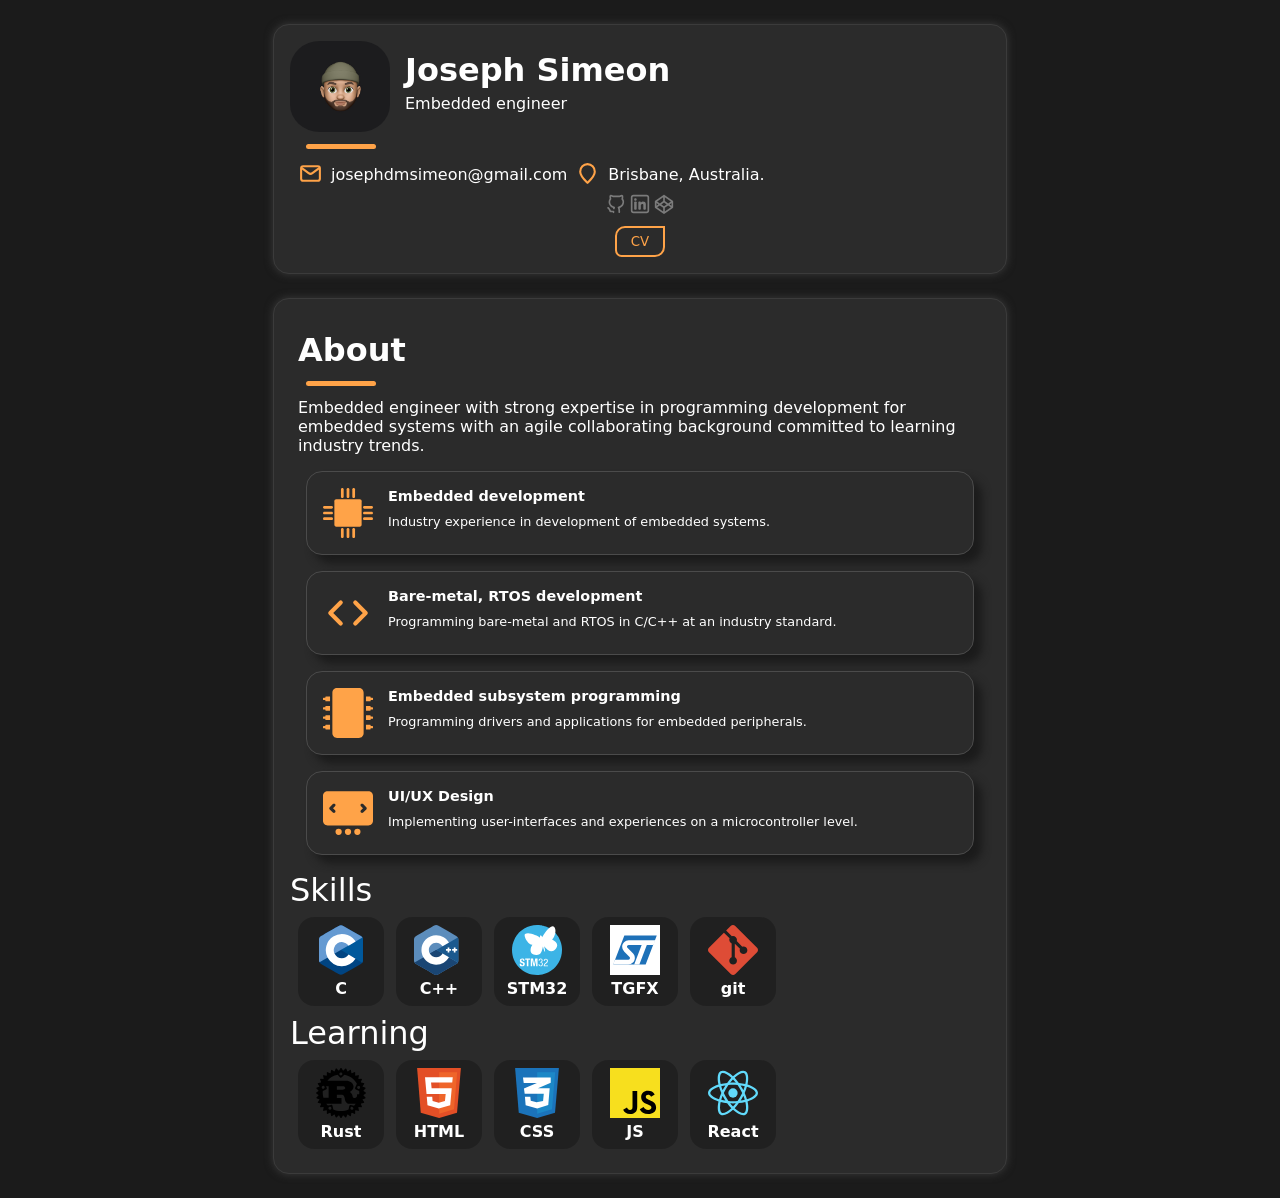
==== commit 72ebd25e: "Added in learning icons" ====
--- a/index.html
+++ b/index.html
@@ -203,6 +203,54 @@
                     </div>
                 </div>
             </div>
+            <div class="learning">
+                <div class="text header">Learning</div>
+                <div class="flex">
+                    <div class="icon-block">
+                        <svg width="50px" height="50px" viewBox="0 0 256 256" xmlns="http://www.w3.org/2000/svg" preserveAspectRatio="xMidYMid">
+                            <path d="M254.251 124.862l-10.747-6.653a145.81 145.81 0 0 0-.306-3.13l9.236-8.615a3.686 3.686 0 0 0 1.105-3.427 3.685 3.685 0 0 0-2.33-2.744l-11.807-4.415a137.355 137.355 0 0 0-.925-3.048l7.365-10.229a3.698 3.698 0 0 0-2.407-5.814l-12.45-2.025c-.484-.944-.988-1.874-1.496-2.796l5.231-11.483a3.683 3.683 0 0 0-.288-3.59 3.678 3.678 0 0 0-3.204-1.642l-12.636.44a99.848 99.848 0 0 0-1.996-2.421l2.904-12.308a3.694 3.694 0 0 0-.986-3.466 3.698 3.698 0 0 0-3.464-.986l-12.305 2.901a106.192 106.192 0 0 0-2.426-1.996l.442-12.635a3.684 3.684 0 0 0-1.64-3.205 3.693 3.693 0 0 0-3.59-.29l-11.48 5.234a133.235 133.235 0 0 0-2.796-1.5l-2.03-12.452a3.7 3.7 0 0 0-5.812-2.407l-10.236 7.365c-1.007-.32-2.02-.629-3.042-.922L155.72 4.794a3.69 3.69 0 0 0-2.745-2.336 3.707 3.707 0 0 0-3.424 1.106l-8.615 9.243a111.11 111.11 0 0 0-3.13-.306l-6.653-10.75a3.698 3.698 0 0 0-6.289 0l-6.653 10.75a110.4 110.4 0 0 0-3.133.306l-8.617-9.243a3.695 3.695 0 0 0-6.169 1.23l-4.414 11.809c-1.023.293-2.035.604-3.045.922L82.599 10.16a3.687 3.687 0 0 0-3.579-.415 3.705 3.705 0 0 0-2.235 2.822l-2.03 12.452c-.94.487-1.869.988-2.796 1.5l-11.481-5.235a3.686 3.686 0 0 0-3.588.291 3.684 3.684 0 0 0-1.642 3.205l.44 12.635a118.03 118.03 0 0 0-2.426 1.996l-12.305-2.9a3.71 3.71 0 0 0-3.466.985 3.694 3.694 0 0 0-.986 3.466l2.899 12.308c-.673.797-1.338 1.604-1.991 2.421l-12.636-.44a3.721 3.721 0 0 0-3.204 1.641 3.696 3.696 0 0 0-.291 3.59l5.234 11.484c-.509.922-1.012 1.852-1.5 2.796l-12.449 2.025a3.7 3.7 0 0 0-2.407 5.814l7.365 10.23c-.32 1.01-.631 2.024-.925 3.047l-11.808 4.415a3.702 3.702 0 0 0-1.225 6.171l9.237 8.614c-.115 1.04-.217 2.087-.305 3.131L1.75 124.862A3.695 3.695 0 0 0 0 128.007c0 1.284.663 2.473 1.751 3.143l10.748 6.653c.088 1.047.19 2.092.305 3.131l-9.238 8.617a3.697 3.697 0 0 0 1.226 6.169l11.808 4.415c.294 1.022.605 2.037.925 3.047l-7.365 10.231a3.696 3.696 0 0 0 2.41 5.812l12.447 2.025c.487.944.986 1.874 1.5 2.8l-5.235 11.48a3.691 3.691 0 0 0 .291 3.59 3.684 3.684 0 0 0 3.204 1.641l12.63-.442c.659.821 1.322 1.626 1.997 2.426l-2.899 12.31a3.682 3.682 0 0 0 .986 3.459 3.683 3.683 0 0 0 3.466.983l12.305-2.898c.8.68 1.61 1.34 2.427 1.99l-.44 12.639a3.694 3.694 0 0 0 5.229 3.492l11.481-5.231a105.49 105.49 0 0 0 2.796 1.499l2.03 12.445a3.692 3.692 0 0 0 2.235 2.825 3.706 3.706 0 0 0 3.579-.413l10.229-7.37c1.01.32 2.025.633 3.047.927l4.415 11.804a3.685 3.685 0 0 0 2.744 2.331 3.677 3.677 0 0 0 3.425-1.106l8.617-9.238c1.04.12 2.086.22 3.133.313l6.653 10.748a3.702 3.702 0 0 0 3.143 1.75 3.703 3.703 0 0 0 3.145-1.75l6.653-10.748c1.047-.093 2.092-.193 3.131-.313l8.615 9.238a3.68 3.68 0 0 0 3.424 1.106 3.69 3.69 0 0 0 2.744-2.331l4.415-11.804c1.022-.294 2.038-.607 3.048-.927l10.231 7.37a3.7 3.7 0 0 0 5.812-2.412l2.03-12.445c.939-.487 1.868-.993 2.795-1.5l11.481 5.232a3.692 3.692 0 0 0 5.23-3.492l-.44-12.638a98.76 98.76 0 0 0 2.423-1.991l12.306 2.898c1.25.294 2.56-.07 3.463-.983a3.682 3.682 0 0 0 .986-3.459l-2.898-12.31c.675-.8 1.34-1.605 1.99-2.426l12.636.442a3.681 3.681 0 0 0 3.204-1.64 3.685 3.685 0 0 0 .289-3.592l-5.232-11.478c.511-.927 1.013-1.857 1.497-2.8l12.45-2.026a3.682 3.682 0 0 0 2.822-2.236 3.696 3.696 0 0 0-.415-3.576l-7.365-10.23c.318-1.011.629-2.026.925-3.048l11.806-4.415a3.684 3.684 0 0 0 2.331-2.745 3.677 3.677 0 0 0-1.106-3.424l-9.235-8.617c.112-1.04.215-2.086.305-3.13l10.748-6.654a3.69 3.69 0 0 0 1.751-3.143c0-1.281-.66-2.472-1.749-3.145zm-71.932 89.156c-4.104-.885-6.714-4.93-5.833-9.047.878-4.112 4.92-6.729 9.023-5.844 4.104.879 6.718 4.931 5.838 9.04-.88 4.11-4.926 6.73-9.028 5.851zm-3.652-24.699a6.929 6.929 0 0 0-8.23 5.332l-3.816 17.807c-11.775 5.344-24.85 8.313-38.621 8.313-14.086 0-27.446-3.116-39.43-8.688l-3.814-17.806c-.802-3.747-4.486-6.134-8.228-5.33l-15.72 3.376a93.272 93.272 0 0 1-8.128-9.58h76.49c.865 0 1.442-.157 1.442-.945v-27.057c0-.787-.577-.944-1.443-.944H106.8v-17.15h24.195c2.208 0 11.809.63 14.878 12.902.962 3.774 3.072 16.05 4.516 19.98 1.438 4.408 7.293 13.213 13.533 13.213h38.115c.433 0 .895-.049 1.382-.137a93.92 93.92 0 0 1-8.669 10.17l-16.082-3.456zm-105.79 24.327c-4.105.886-8.146-1.731-9.029-5.843-.878-4.119 1.732-8.162 5.836-9.047 4.105-.878 8.148 1.739 9.028 5.85.878 4.11-1.734 8.16-5.836 9.04zM43.86 95.986c1.703 3.842-.03 8.345-3.867 10.045-3.837 1.705-8.328-.03-10.03-3.875-1.703-3.845.029-8.34 3.867-10.045a7.598 7.598 0 0 1 10.03 3.874zm-8.918 21.14l16.376-7.277a6.942 6.942 0 0 0 3.524-9.158l-3.372-7.626h13.264v59.788H37.973a93.7 93.7 0 0 1-3.566-25.672c0-3.398.183-6.756.535-10.056zm71.862-5.807V93.696h31.586c1.632 0 11.52 1.886 11.52 9.28 0 6.139-7.584 8.34-13.821 8.34h-29.285v.003zm114.792 15.862c0 2.338-.086 4.652-.257 6.948h-9.603c-.961 0-1.348.632-1.348 1.573v4.41c0 10.38-5.853 12.638-10.982 13.213-4.884.55-10.3-2.045-10.967-5.034-2.882-16.206-7.683-19.667-15.265-25.648 9.41-5.975 19.2-14.79 19.2-26.59 0-12.74-8.734-20.765-14.688-24.7-8.352-5.506-17.6-6.61-20.095-6.61H58.279c13.467-15.03 31.719-25.677 52.362-29.551l11.706 12.28a6.923 6.923 0 0 0 9.799.226l13.098-12.528c27.445 5.11 50.682 22.194 64.073 45.633l-8.967 20.253c-1.548 3.505.032 7.604 3.527 9.157l17.264 7.668c.298 3.065.455 6.161.455 9.3zM122.352 24.745c3.033-2.905 7.844-2.79 10.748.247 2.898 3.046 2.788 7.862-.252 10.765-3.033 2.906-7.844 2.793-10.748-.25a7.621 7.621 0 0 1 .252-10.762zm88.983 71.61a7.594 7.594 0 0 1 10.028-3.872c3.838 1.702 5.57 6.203 3.867 10.045a7.595 7.595 0 0 1-10.03 3.875c-3.833-1.703-5.565-6.2-3.865-10.048z"/>
+                        </svg>
+                        <div class="text icon-header">Rust</div>
+                    </div>
+                    <div class="icon-block">
+                        <svg fill="none" height="50px" width="50px" xmlns="http://www.w3.org/2000/svg" viewBox="0 0 124 141.53199999999998">
+                            <path d="M10.383 126.894L0 0l124 .255-10.979 126.639-50.553 14.638z" fill="#e34f26"/>
+                            <path d="M62.468 129.277V12.085l51.064.17-9.106 104.851z" fill="#ef652a"/>
+                            <path d="M99.49 41.362l1.446-15.49H22.383l4.34 47.49h54.213L78.81 93.617l-17.362 4.68-17.617-5.106-.936-12.085H27.319l2.128 24.681 32 8.936 32.255-8.936 4.34-48.17H41.107L39.49 41.362z" fill="#fff"/>
+                        </svg>
+                        <div class="text icon-header">HTML</div>
+                    </div>
+                    <div class="icon-block">
+                        <svg fill="none" height="50px" width="50px" xmlns="http://www.w3.org/2000/svg" viewBox="0 0 124 141.53">
+                            <path d="M10.383 126.892L0 0l124 .255-10.979 126.637-50.553 14.638z" fill="#1b73ba"/>
+                            <path d="M62.468 129.275V12.085l51.064.17-9.106 104.85z" fill="#1c88c7"/>
+                            <path d="M100.851 27.064H22.298l2.128 15.318h37.276l-36.68 15.745 2.127 14.808h54.043l-1.958 20.68-18.298 3.575-16.595-4.255-1.277-11.745H27.83l2.042 24.426 32.681 9.106 31.32-9.957 4-47.745H64.765l36.085-14.978z" fill="#fff"/>
+                        </svg>
+                        <div class="text icon-header">CSS</div>
+                    </div>
+                    <div class="icon-block">
+                        <svg width="50px" height="50px" viewBox="0 0 256 256" version="1.1" xmlns="http://www.w3.org 2000/svg" xmlns:xlink="http://www.w3.org/1999/xlink" preserveAspectRatio="xMidYMid">
+                            <g>
+                                <path d="M0,0 L256,0 L256,256 L0,256 L0,0 Z" fill="#F7DF1E">
+                                </path>
+                                <path d="M67.311746,213.932292 L86.902654,202.076241 C90.6821079,208.777346 94.1202286,214.447137 102.367086,214.447137 C110.272203,214.447137 115.256076,211.354819 115.256076,199.326883 L115.256076,117.528787 L139.313575,117.528787 L139.313575,199.666997 C139.313575,224.58433 124.707759,235.925943 103.3984,235.925943 C84.1532952,235.925943 72.9819429,225.958603 67.3113397,213.93026" fill="#000000">
+                                </path>
+                                <path d="M152.380952,211.354413 L171.969422,200.0128 C177.125994,208.433981 183.827911,214.619835 195.684368,214.619835 C205.652521,214.619835 212.009041,209.635962 212.009041,202.762159 C212.009041,194.513676 205.479416,191.592025 194.481168,186.78207 L188.468419,184.202565 C171.111213,176.81473 159.597308,167.53534 159.597308,147.944838 C159.597308,129.901308 173.344508,116.153295 194.825752,116.153295 C210.119924,116.153295 221.117765,121.48094 229.021663,135.400432 L210.29059,147.428775 C206.166146,140.040127 201.699556,137.119289 194.826159,137.119289 C187.78047,137.119289 183.312254,141.587098 183.312254,147.428775 C183.312254,154.646349 187.78047,157.568406 198.089956,162.036622 L204.103924,164.614095 C224.553448,173.378641 236.067352,182.313448 236.067352,202.418387 C236.067352,224.071924 219.055137,235.927975 196.200432,235.927975 C173.860978,235.927975 159.425829,225.274311 152.381359,211.354413" fill="#000000">
+                                </path>
+                            </g>
+                        </svg>
+                        <div class="text icon-header">JS</div>
+                    </div>
+                    <div class="icon-block">
+                        <svg height="50px" viewBox="175.7 78 490.6 436.9" width="50px" xmlns="http://www.w3.org/2000/svg">
+                            <g fill="#61dafb">
+                                <path d="m666.3 296.5c0-32.5-40.7-63.3-103.1-82.4 14.4-63.6 8-114.2-20.2-130.4-6.5-3.8-14.1-5.6-22.4-5.6v22.3c4.6 0 8.3.9 11.4 2.6 13.6 7.8 19.5 37.5 14.9 75.7-1.1 9.4-2.9 19.3-5.1 29.4-19.6-4.8-41-8.5-63.5-10.9-13.5-18.5-27.5-35.3-41.6-50 32.6-30.3 63.2-46.9 84-46.9v-22.3c-27.5 0-63.5 19.6-99.9 53.6-36.4-33.8-72.4-53.2-99.9-53.2v22.3c20.7 0 51.4 16.5 84 46.6-14 14.7-28 31.4-41.3 49.9-22.6 2.4-44 6.1-63.6 11-2.3-10-4-19.7-5.2-29-4.7-38.2 1.1-67.9 14.6-75.8 3-1.8 6.9-2.6 11.5-2.6v-22.3c-8.4 0-16 1.8-22.6 5.6-28.1 16.2-34.4 66.7-19.9 130.1-62.2 19.2-102.7 49.9-102.7 82.3 0 32.5 40.7 63.3 103.1 82.4-14.4 63.6-8 114.2 20.2 130.4 6.5 3.8 14.1 5.6 22.5 5.6 27.5 0 63.5-19.6 99.9-53.6 36.4 33.8 72.4 53.2 99.9 53.2 8.4 0 16-1.8 22.6-5.6 28.1-16.2 34.4-66.7 19.9-130.1 62-19.1 102.5-49.9 102.5-82.3zm-130.2-66.7c-3.7 12.9-8.3 26.2-13.5 39.5-4.1-8-8.4-16-13.1-24-4.6-8-9.5-15.8-14.4-23.4 14.2 2.1 27.9 4.7 41 7.9zm-45.8 106.5c-7.8 13.5-15.8 26.3-24.1 38.2-14.9 1.3-30 2-45.2 2-15.1 0-30.2-.7-45-1.9-8.3-11.9-16.4-24.6-24.2-38-7.6-13.1-14.5-26.4-20.8-39.8 6.2-13.4 13.2-26.8 20.7-39.9 7.8-13.5 15.8-26.3 24.1-38.2 14.9-1.3 30-2 45.2-2 15.1 0 30.2.7 45 1.9 8.3 11.9 16.4 24.6 24.2 38 7.6 13.1 14.5 26.4 20.8 39.8-6.3 13.4-13.2 26.8-20.7 39.9zm32.3-13c5.4 13.4 10 26.8 13.8 39.8-13.1 3.2-26.9 5.9-41.2 8 4.9-7.7 9.8-15.6 14.4-23.7 4.6-8 8.9-16.1 13-24.1zm-101.4 106.7c-9.3-9.6-18.6-20.3-27.8-32 9 .4 18.2.7 27.5.7 9.4 0 18.7-.2 27.8-.7-9 11.7-18.3 22.4-27.5 32zm-74.4-58.9c-14.2-2.1-27.9-4.7-41-7.9 3.7-12.9 8.3-26.2 13.5-39.5 4.1 8 8.4 16 13.1 24s9.5 15.8 14.4 23.4zm73.9-208.1c9.3 9.6 18.6 20.3 27.8 32-9-.4-18.2-.7-27.5-.7-9.4 0-18.7.2-27.8.7 9-11.7 18.3-22.4 27.5-32zm-74 58.9c-4.9 7.7-9.8 15.6-14.4 23.7-4.6 8-8.9 16-13 24-5.4-13.4-10-26.8-13.8-39.8 13.1-3.1 26.9-5.8 41.2-7.9zm-90.5 125.2c-35.4-15.1-58.3-34.9-58.3-50.6s22.9-35.6 58.3-50.6c8.6-3.7 18-7 27.7-10.1 5.7 19.6 13.2 40 22.5 60.9-9.2 20.8-16.6 41.1-22.2 60.6-9.9-3.1-19.3-6.5-28-10.2zm53.8 142.9c-13.6-7.8-19.5-37.5-14.9-75.7 1.1-9.4 2.9-19.3 5.1-29.4 19.6 4.8 41 8.5 63.5 10.9 13.5 18.5 27.5 35.3 41.6 50-32.6 30.3-63.2 46.9-84 46.9-4.5-.1-8.3-1-11.3-2.7zm237.2-76.2c4.7 38.2-1.1 67.9-14.6 75.8-3 1.8-6.9 2.6-11.5 2.6-20.7 0-51.4-16.5-84-46.6 14-14.7 28-31.4 41.3-49.9 22.6-2.4 44-6.1 63.6-11 2.3 10.1 4.1 19.8 5.2 29.1zm38.5-66.7c-8.6 3.7-18 7-27.7 10.1-5.7-19.6-13.2-40-22.5-60.9 9.2-20.8 16.6-41.1 22.2-60.6 9.9 3.1 19.3 6.5 28.1 10.2 35.4 15.1 58.3 34.9 58.3 50.6-.1 15.7-23 35.6-58.4 50.6z"/><circle cx="420.9" cy="296.5" r="45.7"/>
+                            </g>
+                        </svg>
+                        <div class="text icon-header">React</div>
+                    </div>
+                </div>
+            </div>
         </div>
     </main>
     <footer>
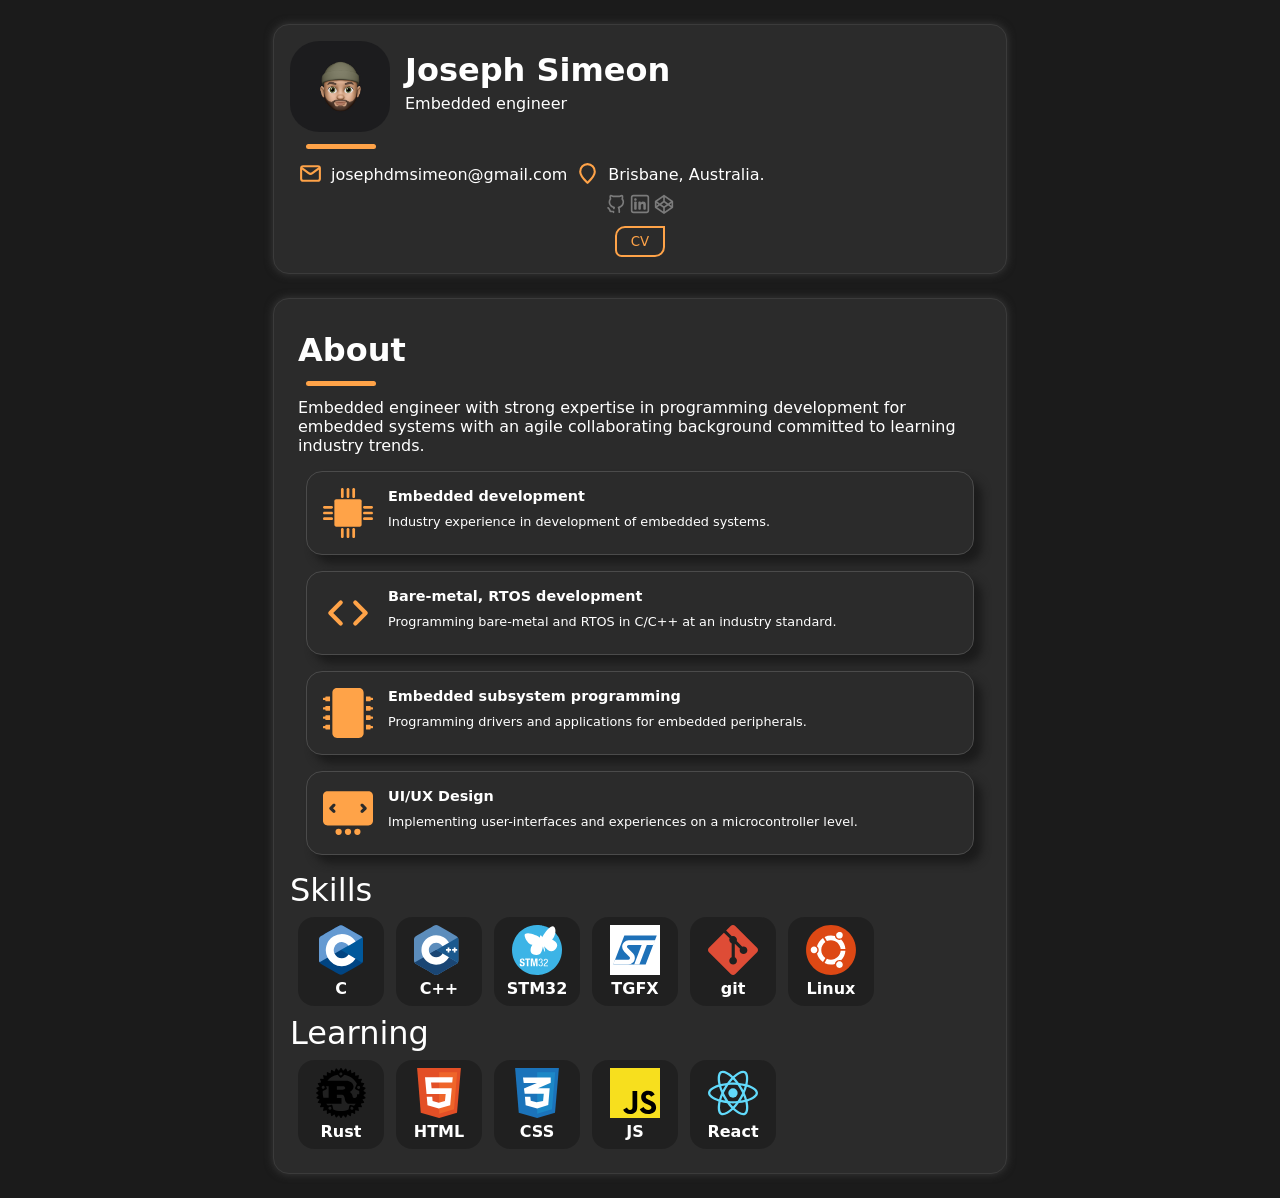
==== commit ef327148: "Added linux to skill list" ====
--- a/index.html
+++ b/index.html
@@ -201,6 +201,12 @@
                         </svg>
                         <div class="text icon-header">git</div>
                     </div>
+                    <div class="icon-block">
+                        <svg width="50px" height="50px" viewBox="0 0 256 256" xmlns="http://www.w3.org/2000/svg" preserveAspectRatio="xMidYMid">
+                            <path d="M255.637 127.683c0 70.514-57.165 127.68-127.683 127.68C57.434 255.363.27 198.197.27 127.683.27 57.165 57.436 0 127.954 0c70.519 0 127.683 57.165 127.683 127.683z" fill="#DD4814"/>
+                            <path d="M41.133 110.633c-9.419 0-17.05 7.631-17.05 17.05 0 9.414 7.631 17.046 17.05 17.046 9.415 0 17.046-7.632 17.046-17.046 0-9.419-7.631-17.05-17.046-17.05zm121.715 77.478c-8.153 4.71-10.95 15.13-6.24 23.279 4.705 8.154 15.125 10.949 23.279 6.24 8.153-4.705 10.949-15.125 6.24-23.28-4.705-8.148-15.131-10.943-23.279-6.239zm-84.686-60.428c0-16.846 8.368-31.73 21.171-40.742L86.87 66.067c-14.914 9.97-26.012 25.204-30.624 43.047 5.382 4.39 8.826 11.075 8.826 18.568 0 7.489-3.444 14.174-8.826 18.565C60.852 164.094 71.95 179.33 86.87 189.3l12.463-20.88c-12.803-9.007-21.171-23.89-21.171-40.737zm49.792-49.797c26.013 0 47.355 19.944 49.595 45.38l24.29-.358c-1.194-18.778-9.398-35.636-22.002-48.032-6.482 2.449-13.97 2.074-20.44-1.656-6.483-3.741-10.548-10.052-11.659-16.902a74.26 74.26 0 0 0-19.785-2.69 73.787 73.787 0 0 0-32.819 7.663l11.845 21.227a49.596 49.596 0 0 1 20.975-4.632zm0 99.59a49.601 49.601 0 0 1-20.974-4.632l-11.845 21.225a73.712 73.712 0 0 0 32.82 7.671 74.04 74.04 0 0 0 19.784-2.697c1.111-6.85 5.177-13.155 11.658-16.902 6.476-3.737 13.959-4.105 20.44-1.656 12.605-12.396 20.808-29.254 22.004-48.032l-24.297-.358c-2.235 25.443-23.576 45.38-49.59 45.38zm34.888-110.231c8.154 4.708 18.575 1.92 23.279-6.234 4.71-8.154 1.92-18.575-6.234-23.285-8.154-4.704-18.574-1.91-23.285 6.244-4.703 8.15-1.908 18.57 6.24 23.275z" fill="#FFF"/>
+                        </svg>
+                        <div class="text icon-header">Linux</div>
                 </div>
             </div>
             <div class="learning">
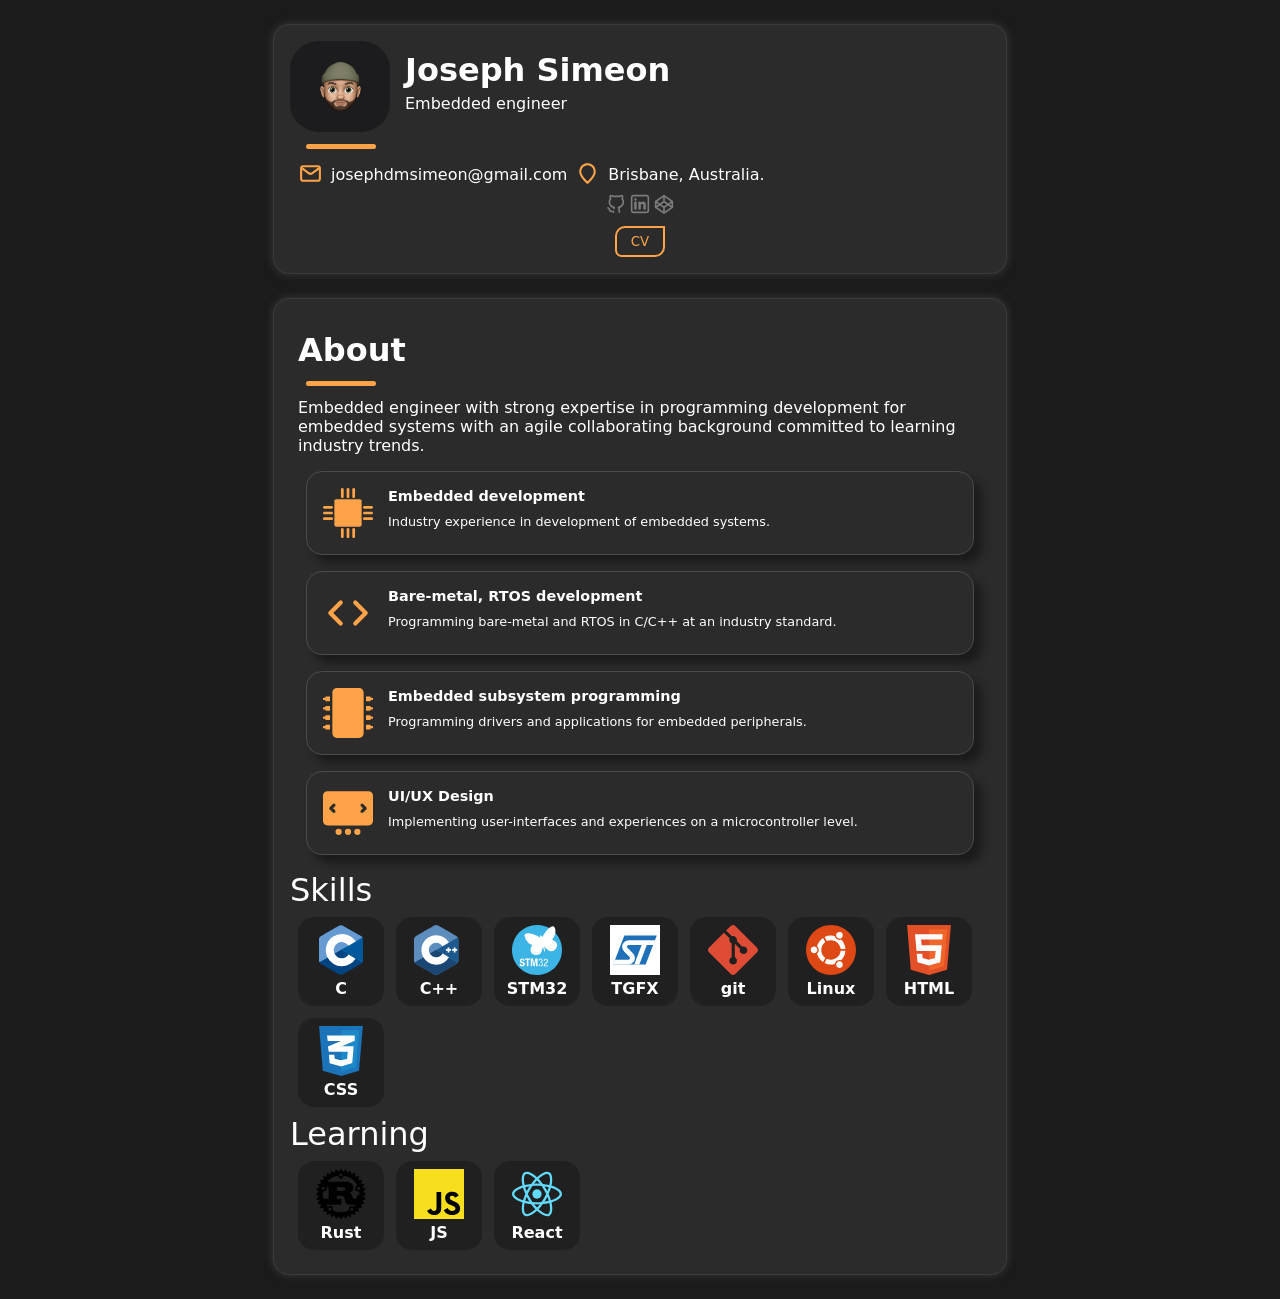
==== commit 7b43f531: "Moved HTML and CSS up to Skills" ====
--- a/index.html
+++ b/index.html
@@ -207,16 +207,6 @@
                             <path d="M41.133 110.633c-9.419 0-17.05 7.631-17.05 17.05 0 9.414 7.631 17.046 17.05 17.046 9.415 0 17.046-7.632 17.046-17.046 0-9.419-7.631-17.05-17.046-17.05zm121.715 77.478c-8.153 4.71-10.95 15.13-6.24 23.279 4.705 8.154 15.125 10.949 23.279 6.24 8.153-4.705 10.949-15.125 6.24-23.28-4.705-8.148-15.131-10.943-23.279-6.239zm-84.686-60.428c0-16.846 8.368-31.73 21.171-40.742L86.87 66.067c-14.914 9.97-26.012 25.204-30.624 43.047 5.382 4.39 8.826 11.075 8.826 18.568 0 7.489-3.444 14.174-8.826 18.565C60.852 164.094 71.95 179.33 86.87 189.3l12.463-20.88c-12.803-9.007-21.171-23.89-21.171-40.737zm49.792-49.797c26.013 0 47.355 19.944 49.595 45.38l24.29-.358c-1.194-18.778-9.398-35.636-22.002-48.032-6.482 2.449-13.97 2.074-20.44-1.656-6.483-3.741-10.548-10.052-11.659-16.902a74.26 74.26 0 0 0-19.785-2.69 73.787 73.787 0 0 0-32.819 7.663l11.845 21.227a49.596 49.596 0 0 1 20.975-4.632zm0 99.59a49.601 49.601 0 0 1-20.974-4.632l-11.845 21.225a73.712 73.712 0 0 0 32.82 7.671 74.04 74.04 0 0 0 19.784-2.697c1.111-6.85 5.177-13.155 11.658-16.902 6.476-3.737 13.959-4.105 20.44-1.656 12.605-12.396 20.808-29.254 22.004-48.032l-24.297-.358c-2.235 25.443-23.576 45.38-49.59 45.38zm34.888-110.231c8.154 4.708 18.575 1.92 23.279-6.234 4.71-8.154 1.92-18.575-6.234-23.285-8.154-4.704-18.574-1.91-23.285 6.244-4.703 8.15-1.908 18.57 6.24 23.275z" fill="#FFF"/>
                         </svg>
                         <div class="text icon-header">Linux</div>
-                </div>
-            </div>
-            <div class="learning">
-                <div class="text header">Learning</div>
-                <div class="flex">
-                    <div class="icon-block">
-                        <svg width="50px" height="50px" viewBox="0 0 256 256" xmlns="http://www.w3.org/2000/svg" preserveAspectRatio="xMidYMid">
-                            <path d="M254.251 124.862l-10.747-6.653a145.81 145.81 0 0 0-.306-3.13l9.236-8.615a3.686 3.686 0 0 0 1.105-3.427 3.685 3.685 0 0 0-2.33-2.744l-11.807-4.415a137.355 137.355 0 0 0-.925-3.048l7.365-10.229a3.698 3.698 0 0 0-2.407-5.814l-12.45-2.025c-.484-.944-.988-1.874-1.496-2.796l5.231-11.483a3.683 3.683 0 0 0-.288-3.59 3.678 3.678 0 0 0-3.204-1.642l-12.636.44a99.848 99.848 0 0 0-1.996-2.421l2.904-12.308a3.694 3.694 0 0 0-.986-3.466 3.698 3.698 0 0 0-3.464-.986l-12.305 2.901a106.192 106.192 0 0 0-2.426-1.996l.442-12.635a3.684 3.684 0 0 0-1.64-3.205 3.693 3.693 0 0 0-3.59-.29l-11.48 5.234a133.235 133.235 0 0 0-2.796-1.5l-2.03-12.452a3.7 3.7 0 0 0-5.812-2.407l-10.236 7.365c-1.007-.32-2.02-.629-3.042-.922L155.72 4.794a3.69 3.69 0 0 0-2.745-2.336 3.707 3.707 0 0 0-3.424 1.106l-8.615 9.243a111.11 111.11 0 0 0-3.13-.306l-6.653-10.75a3.698 3.698 0 0 0-6.289 0l-6.653 10.75a110.4 110.4 0 0 0-3.133.306l-8.617-9.243a3.695 3.695 0 0 0-6.169 1.23l-4.414 11.809c-1.023.293-2.035.604-3.045.922L82.599 10.16a3.687 3.687 0 0 0-3.579-.415 3.705 3.705 0 0 0-2.235 2.822l-2.03 12.452c-.94.487-1.869.988-2.796 1.5l-11.481-5.235a3.686 3.686 0 0 0-3.588.291 3.684 3.684 0 0 0-1.642 3.205l.44 12.635a118.03 118.03 0 0 0-2.426 1.996l-12.305-2.9a3.71 3.71 0 0 0-3.466.985 3.694 3.694 0 0 0-.986 3.466l2.899 12.308c-.673.797-1.338 1.604-1.991 2.421l-12.636-.44a3.721 3.721 0 0 0-3.204 1.641 3.696 3.696 0 0 0-.291 3.59l5.234 11.484c-.509.922-1.012 1.852-1.5 2.796l-12.449 2.025a3.7 3.7 0 0 0-2.407 5.814l7.365 10.23c-.32 1.01-.631 2.024-.925 3.047l-11.808 4.415a3.702 3.702 0 0 0-1.225 6.171l9.237 8.614c-.115 1.04-.217 2.087-.305 3.131L1.75 124.862A3.695 3.695 0 0 0 0 128.007c0 1.284.663 2.473 1.751 3.143l10.748 6.653c.088 1.047.19 2.092.305 3.131l-9.238 8.617a3.697 3.697 0 0 0 1.226 6.169l11.808 4.415c.294 1.022.605 2.037.925 3.047l-7.365 10.231a3.696 3.696 0 0 0 2.41 5.812l12.447 2.025c.487.944.986 1.874 1.5 2.8l-5.235 11.48a3.691 3.691 0 0 0 .291 3.59 3.684 3.684 0 0 0 3.204 1.641l12.63-.442c.659.821 1.322 1.626 1.997 2.426l-2.899 12.31a3.682 3.682 0 0 0 .986 3.459 3.683 3.683 0 0 0 3.466.983l12.305-2.898c.8.68 1.61 1.34 2.427 1.99l-.44 12.639a3.694 3.694 0 0 0 5.229 3.492l11.481-5.231a105.49 105.49 0 0 0 2.796 1.499l2.03 12.445a3.692 3.692 0 0 0 2.235 2.825 3.706 3.706 0 0 0 3.579-.413l10.229-7.37c1.01.32 2.025.633 3.047.927l4.415 11.804a3.685 3.685 0 0 0 2.744 2.331 3.677 3.677 0 0 0 3.425-1.106l8.617-9.238c1.04.12 2.086.22 3.133.313l6.653 10.748a3.702 3.702 0 0 0 3.143 1.75 3.703 3.703 0 0 0 3.145-1.75l6.653-10.748c1.047-.093 2.092-.193 3.131-.313l8.615 9.238a3.68 3.68 0 0 0 3.424 1.106 3.69 3.69 0 0 0 2.744-2.331l4.415-11.804c1.022-.294 2.038-.607 3.048-.927l10.231 7.37a3.7 3.7 0 0 0 5.812-2.412l2.03-12.445c.939-.487 1.868-.993 2.795-1.5l11.481 5.232a3.692 3.692 0 0 0 5.23-3.492l-.44-12.638a98.76 98.76 0 0 0 2.423-1.991l12.306 2.898c1.25.294 2.56-.07 3.463-.983a3.682 3.682 0 0 0 .986-3.459l-2.898-12.31c.675-.8 1.34-1.605 1.99-2.426l12.636.442a3.681 3.681 0 0 0 3.204-1.64 3.685 3.685 0 0 0 .289-3.592l-5.232-11.478c.511-.927 1.013-1.857 1.497-2.8l12.45-2.026a3.682 3.682 0 0 0 2.822-2.236 3.696 3.696 0 0 0-.415-3.576l-7.365-10.23c.318-1.011.629-2.026.925-3.048l11.806-4.415a3.684 3.684 0 0 0 2.331-2.745 3.677 3.677 0 0 0-1.106-3.424l-9.235-8.617c.112-1.04.215-2.086.305-3.13l10.748-6.654a3.69 3.69 0 0 0 1.751-3.143c0-1.281-.66-2.472-1.749-3.145zm-71.932 89.156c-4.104-.885-6.714-4.93-5.833-9.047.878-4.112 4.92-6.729 9.023-5.844 4.104.879 6.718 4.931 5.838 9.04-.88 4.11-4.926 6.73-9.028 5.851zm-3.652-24.699a6.929 6.929 0 0 0-8.23 5.332l-3.816 17.807c-11.775 5.344-24.85 8.313-38.621 8.313-14.086 0-27.446-3.116-39.43-8.688l-3.814-17.806c-.802-3.747-4.486-6.134-8.228-5.33l-15.72 3.376a93.272 93.272 0 0 1-8.128-9.58h76.49c.865 0 1.442-.157 1.442-.945v-27.057c0-.787-.577-.944-1.443-.944H106.8v-17.15h24.195c2.208 0 11.809.63 14.878 12.902.962 3.774 3.072 16.05 4.516 19.98 1.438 4.408 7.293 13.213 13.533 13.213h38.115c.433 0 .895-.049 1.382-.137a93.92 93.92 0 0 1-8.669 10.17l-16.082-3.456zm-105.79 24.327c-4.105.886-8.146-1.731-9.029-5.843-.878-4.119 1.732-8.162 5.836-9.047 4.105-.878 8.148 1.739 9.028 5.85.878 4.11-1.734 8.16-5.836 9.04zM43.86 95.986c1.703 3.842-.03 8.345-3.867 10.045-3.837 1.705-8.328-.03-10.03-3.875-1.703-3.845.029-8.34 3.867-10.045a7.598 7.598 0 0 1 10.03 3.874zm-8.918 21.14l16.376-7.277a6.942 6.942 0 0 0 3.524-9.158l-3.372-7.626h13.264v59.788H37.973a93.7 93.7 0 0 1-3.566-25.672c0-3.398.183-6.756.535-10.056zm71.862-5.807V93.696h31.586c1.632 0 11.52 1.886 11.52 9.28 0 6.139-7.584 8.34-13.821 8.34h-29.285v.003zm114.792 15.862c0 2.338-.086 4.652-.257 6.948h-9.603c-.961 0-1.348.632-1.348 1.573v4.41c0 10.38-5.853 12.638-10.982 13.213-4.884.55-10.3-2.045-10.967-5.034-2.882-16.206-7.683-19.667-15.265-25.648 9.41-5.975 19.2-14.79 19.2-26.59 0-12.74-8.734-20.765-14.688-24.7-8.352-5.506-17.6-6.61-20.095-6.61H58.279c13.467-15.03 31.719-25.677 52.362-29.551l11.706 12.28a6.923 6.923 0 0 0 9.799.226l13.098-12.528c27.445 5.11 50.682 22.194 64.073 45.633l-8.967 20.253c-1.548 3.505.032 7.604 3.527 9.157l17.264 7.668c.298 3.065.455 6.161.455 9.3zM122.352 24.745c3.033-2.905 7.844-2.79 10.748.247 2.898 3.046 2.788 7.862-.252 10.765-3.033 2.906-7.844 2.793-10.748-.25a7.621 7.621 0 0 1 .252-10.762zm88.983 71.61a7.594 7.594 0 0 1 10.028-3.872c3.838 1.702 5.57 6.203 3.867 10.045a7.595 7.595 0 0 1-10.03 3.875c-3.833-1.703-5.565-6.2-3.865-10.048z"/>
-                        </svg>
-                        <div class="text icon-header">Rust</div>
                     </div>
                     <div class="icon-block">
                         <svg fill="none" height="50px" width="50px" xmlns="http://www.w3.org/2000/svg" viewBox="0 0 124 141.53199999999998">
@@ -233,6 +223,17 @@
                             <path d="M100.851 27.064H22.298l2.128 15.318h37.276l-36.68 15.745 2.127 14.808h54.043l-1.958 20.68-18.298 3.575-16.595-4.255-1.277-11.745H27.83l2.042 24.426 32.681 9.106 31.32-9.957 4-47.745H64.765l36.085-14.978z" fill="#fff"/>
                         </svg>
                         <div class="text icon-header">CSS</div>
+                    </div>
+                </div>
+            </div>
+            <div class="learning">
+                <div class="text header">Learning</div>
+                <div class="flex">
+                    <div class="icon-block">
+                        <svg width="50px" height="50px" viewBox="0 0 256 256" xmlns="http://www.w3.org/2000/svg" preserveAspectRatio="xMidYMid">
+                            <path d="M254.251 124.862l-10.747-6.653a145.81 145.81 0 0 0-.306-3.13l9.236-8.615a3.686 3.686 0 0 0 1.105-3.427 3.685 3.685 0 0 0-2.33-2.744l-11.807-4.415a137.355 137.355 0 0 0-.925-3.048l7.365-10.229a3.698 3.698 0 0 0-2.407-5.814l-12.45-2.025c-.484-.944-.988-1.874-1.496-2.796l5.231-11.483a3.683 3.683 0 0 0-.288-3.59 3.678 3.678 0 0 0-3.204-1.642l-12.636.44a99.848 99.848 0 0 0-1.996-2.421l2.904-12.308a3.694 3.694 0 0 0-.986-3.466 3.698 3.698 0 0 0-3.464-.986l-12.305 2.901a106.192 106.192 0 0 0-2.426-1.996l.442-12.635a3.684 3.684 0 0 0-1.64-3.205 3.693 3.693 0 0 0-3.59-.29l-11.48 5.234a133.235 133.235 0 0 0-2.796-1.5l-2.03-12.452a3.7 3.7 0 0 0-5.812-2.407l-10.236 7.365c-1.007-.32-2.02-.629-3.042-.922L155.72 4.794a3.69 3.69 0 0 0-2.745-2.336 3.707 3.707 0 0 0-3.424 1.106l-8.615 9.243a111.11 111.11 0 0 0-3.13-.306l-6.653-10.75a3.698 3.698 0 0 0-6.289 0l-6.653 10.75a110.4 110.4 0 0 0-3.133.306l-8.617-9.243a3.695 3.695 0 0 0-6.169 1.23l-4.414 11.809c-1.023.293-2.035.604-3.045.922L82.599 10.16a3.687 3.687 0 0 0-3.579-.415 3.705 3.705 0 0 0-2.235 2.822l-2.03 12.452c-.94.487-1.869.988-2.796 1.5l-11.481-5.235a3.686 3.686 0 0 0-3.588.291 3.684 3.684 0 0 0-1.642 3.205l.44 12.635a118.03 118.03 0 0 0-2.426 1.996l-12.305-2.9a3.71 3.71 0 0 0-3.466.985 3.694 3.694 0 0 0-.986 3.466l2.899 12.308c-.673.797-1.338 1.604-1.991 2.421l-12.636-.44a3.721 3.721 0 0 0-3.204 1.641 3.696 3.696 0 0 0-.291 3.59l5.234 11.484c-.509.922-1.012 1.852-1.5 2.796l-12.449 2.025a3.7 3.7 0 0 0-2.407 5.814l7.365 10.23c-.32 1.01-.631 2.024-.925 3.047l-11.808 4.415a3.702 3.702 0 0 0-1.225 6.171l9.237 8.614c-.115 1.04-.217 2.087-.305 3.131L1.75 124.862A3.695 3.695 0 0 0 0 128.007c0 1.284.663 2.473 1.751 3.143l10.748 6.653c.088 1.047.19 2.092.305 3.131l-9.238 8.617a3.697 3.697 0 0 0 1.226 6.169l11.808 4.415c.294 1.022.605 2.037.925 3.047l-7.365 10.231a3.696 3.696 0 0 0 2.41 5.812l12.447 2.025c.487.944.986 1.874 1.5 2.8l-5.235 11.48a3.691 3.691 0 0 0 .291 3.59 3.684 3.684 0 0 0 3.204 1.641l12.63-.442c.659.821 1.322 1.626 1.997 2.426l-2.899 12.31a3.682 3.682 0 0 0 .986 3.459 3.683 3.683 0 0 0 3.466.983l12.305-2.898c.8.68 1.61 1.34 2.427 1.99l-.44 12.639a3.694 3.694 0 0 0 5.229 3.492l11.481-5.231a105.49 105.49 0 0 0 2.796 1.499l2.03 12.445a3.692 3.692 0 0 0 2.235 2.825 3.706 3.706 0 0 0 3.579-.413l10.229-7.37c1.01.32 2.025.633 3.047.927l4.415 11.804a3.685 3.685 0 0 0 2.744 2.331 3.677 3.677 0 0 0 3.425-1.106l8.617-9.238c1.04.12 2.086.22 3.133.313l6.653 10.748a3.702 3.702 0 0 0 3.143 1.75 3.703 3.703 0 0 0 3.145-1.75l6.653-10.748c1.047-.093 2.092-.193 3.131-.313l8.615 9.238a3.68 3.68 0 0 0 3.424 1.106 3.69 3.69 0 0 0 2.744-2.331l4.415-11.804c1.022-.294 2.038-.607 3.048-.927l10.231 7.37a3.7 3.7 0 0 0 5.812-2.412l2.03-12.445c.939-.487 1.868-.993 2.795-1.5l11.481 5.232a3.692 3.692 0 0 0 5.23-3.492l-.44-12.638a98.76 98.76 0 0 0 2.423-1.991l12.306 2.898c1.25.294 2.56-.07 3.463-.983a3.682 3.682 0 0 0 .986-3.459l-2.898-12.31c.675-.8 1.34-1.605 1.99-2.426l12.636.442a3.681 3.681 0 0 0 3.204-1.64 3.685 3.685 0 0 0 .289-3.592l-5.232-11.478c.511-.927 1.013-1.857 1.497-2.8l12.45-2.026a3.682 3.682 0 0 0 2.822-2.236 3.696 3.696 0 0 0-.415-3.576l-7.365-10.23c.318-1.011.629-2.026.925-3.048l11.806-4.415a3.684 3.684 0 0 0 2.331-2.745 3.677 3.677 0 0 0-1.106-3.424l-9.235-8.617c.112-1.04.215-2.086.305-3.13l10.748-6.654a3.69 3.69 0 0 0 1.751-3.143c0-1.281-.66-2.472-1.749-3.145zm-71.932 89.156c-4.104-.885-6.714-4.93-5.833-9.047.878-4.112 4.92-6.729 9.023-5.844 4.104.879 6.718 4.931 5.838 9.04-.88 4.11-4.926 6.73-9.028 5.851zm-3.652-24.699a6.929 6.929 0 0 0-8.23 5.332l-3.816 17.807c-11.775 5.344-24.85 8.313-38.621 8.313-14.086 0-27.446-3.116-39.43-8.688l-3.814-17.806c-.802-3.747-4.486-6.134-8.228-5.33l-15.72 3.376a93.272 93.272 0 0 1-8.128-9.58h76.49c.865 0 1.442-.157 1.442-.945v-27.057c0-.787-.577-.944-1.443-.944H106.8v-17.15h24.195c2.208 0 11.809.63 14.878 12.902.962 3.774 3.072 16.05 4.516 19.98 1.438 4.408 7.293 13.213 13.533 13.213h38.115c.433 0 .895-.049 1.382-.137a93.92 93.92 0 0 1-8.669 10.17l-16.082-3.456zm-105.79 24.327c-4.105.886-8.146-1.731-9.029-5.843-.878-4.119 1.732-8.162 5.836-9.047 4.105-.878 8.148 1.739 9.028 5.85.878 4.11-1.734 8.16-5.836 9.04zM43.86 95.986c1.703 3.842-.03 8.345-3.867 10.045-3.837 1.705-8.328-.03-10.03-3.875-1.703-3.845.029-8.34 3.867-10.045a7.598 7.598 0 0 1 10.03 3.874zm-8.918 21.14l16.376-7.277a6.942 6.942 0 0 0 3.524-9.158l-3.372-7.626h13.264v59.788H37.973a93.7 93.7 0 0 1-3.566-25.672c0-3.398.183-6.756.535-10.056zm71.862-5.807V93.696h31.586c1.632 0 11.52 1.886 11.52 9.28 0 6.139-7.584 8.34-13.821 8.34h-29.285v.003zm114.792 15.862c0 2.338-.086 4.652-.257 6.948h-9.603c-.961 0-1.348.632-1.348 1.573v4.41c0 10.38-5.853 12.638-10.982 13.213-4.884.55-10.3-2.045-10.967-5.034-2.882-16.206-7.683-19.667-15.265-25.648 9.41-5.975 19.2-14.79 19.2-26.59 0-12.74-8.734-20.765-14.688-24.7-8.352-5.506-17.6-6.61-20.095-6.61H58.279c13.467-15.03 31.719-25.677 52.362-29.551l11.706 12.28a6.923 6.923 0 0 0 9.799.226l13.098-12.528c27.445 5.11 50.682 22.194 64.073 45.633l-8.967 20.253c-1.548 3.505.032 7.604 3.527 9.157l17.264 7.668c.298 3.065.455 6.161.455 9.3zM122.352 24.745c3.033-2.905 7.844-2.79 10.748.247 2.898 3.046 2.788 7.862-.252 10.765-3.033 2.906-7.844 2.793-10.748-.25a7.621 7.621 0 0 1 .252-10.762zm88.983 71.61a7.594 7.594 0 0 1 10.028-3.872c3.838 1.702 5.57 6.203 3.867 10.045a7.595 7.595 0 0 1-10.03 3.875c-3.833-1.703-5.565-6.2-3.865-10.048z"/>
+                        </svg>
+                        <div class="text icon-header">Rust</div>
                     </div>
                     <div class="icon-block">
                         <svg width="50px" height="50px" viewBox="0 0 256 256" version="1.1" xmlns="http://www.w3.org 2000/svg" xmlns:xlink="http://www.w3.org/1999/xlink" preserveAspectRatio="xMidYMid">
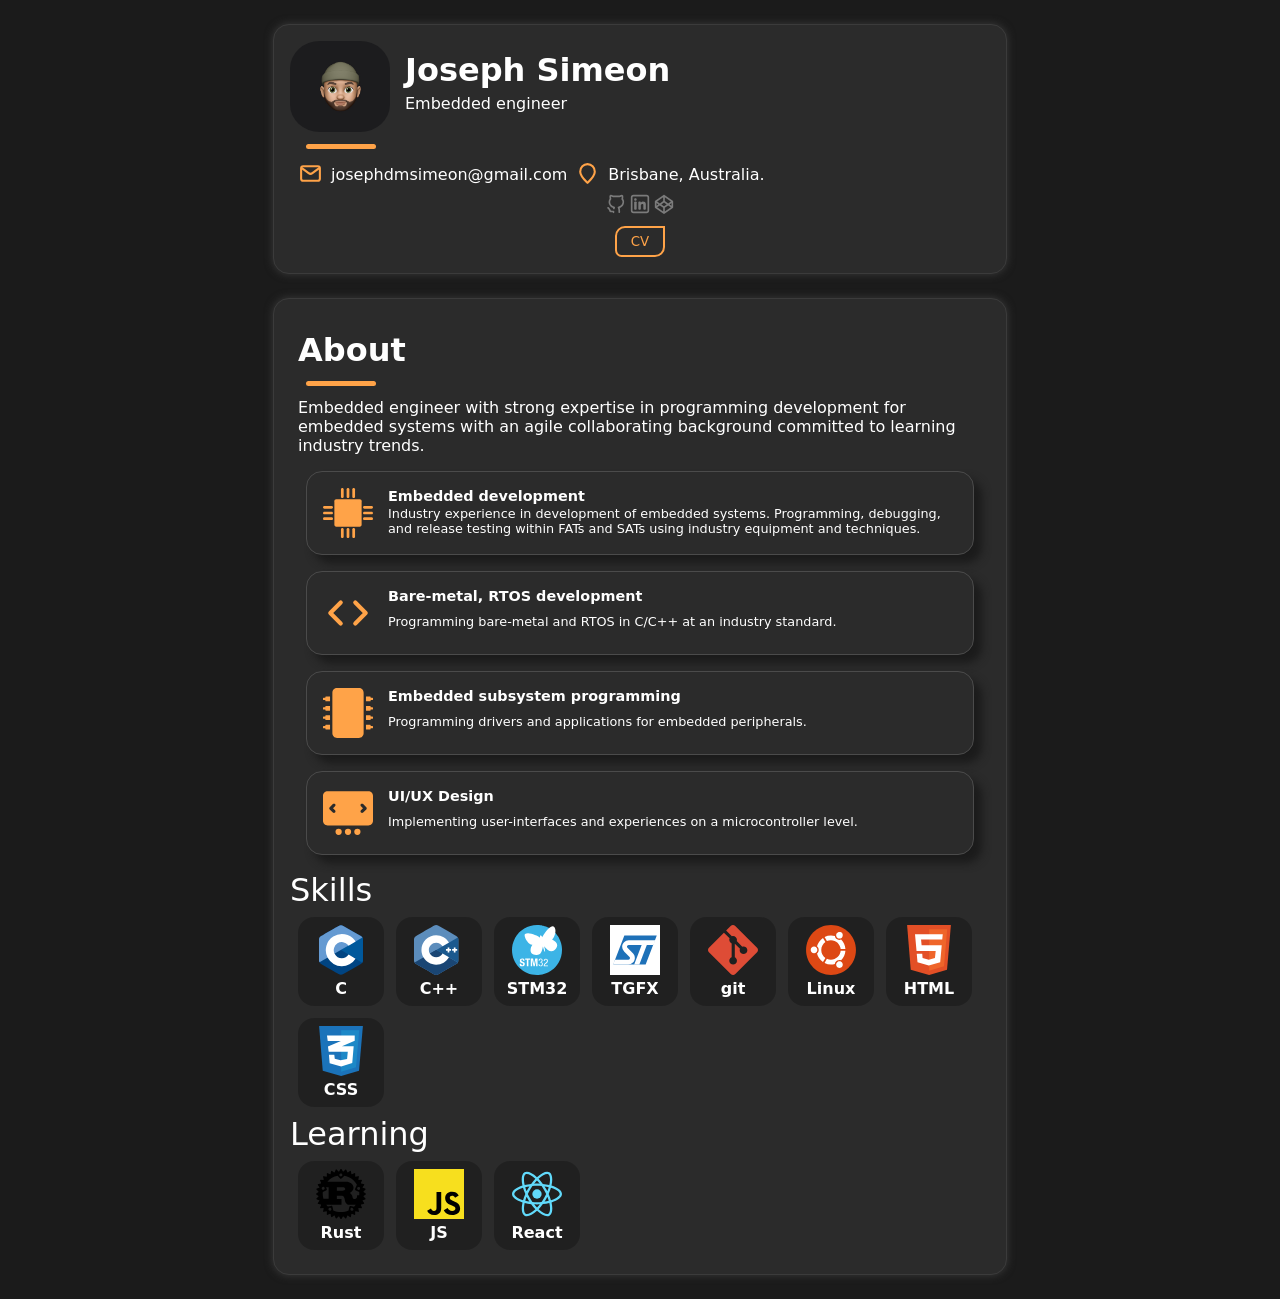
==== commit 9c1d6510: "Updated emedded development" ====
--- a/index.html
+++ b/index.html
@@ -96,7 +96,8 @@
                     </svg>
                     <div class="text description">Embedded development</div>
                     <div class="text sub-description">
-                        Industry experience in development of embedded systems.
+                        Industry experience in development of embedded systems. Programming, debugging, 
+                        and release testing within FATs and SATs using industry equipment and techniques.
                     </div>
                 </div>
                 <div class="inner-block knowledge">
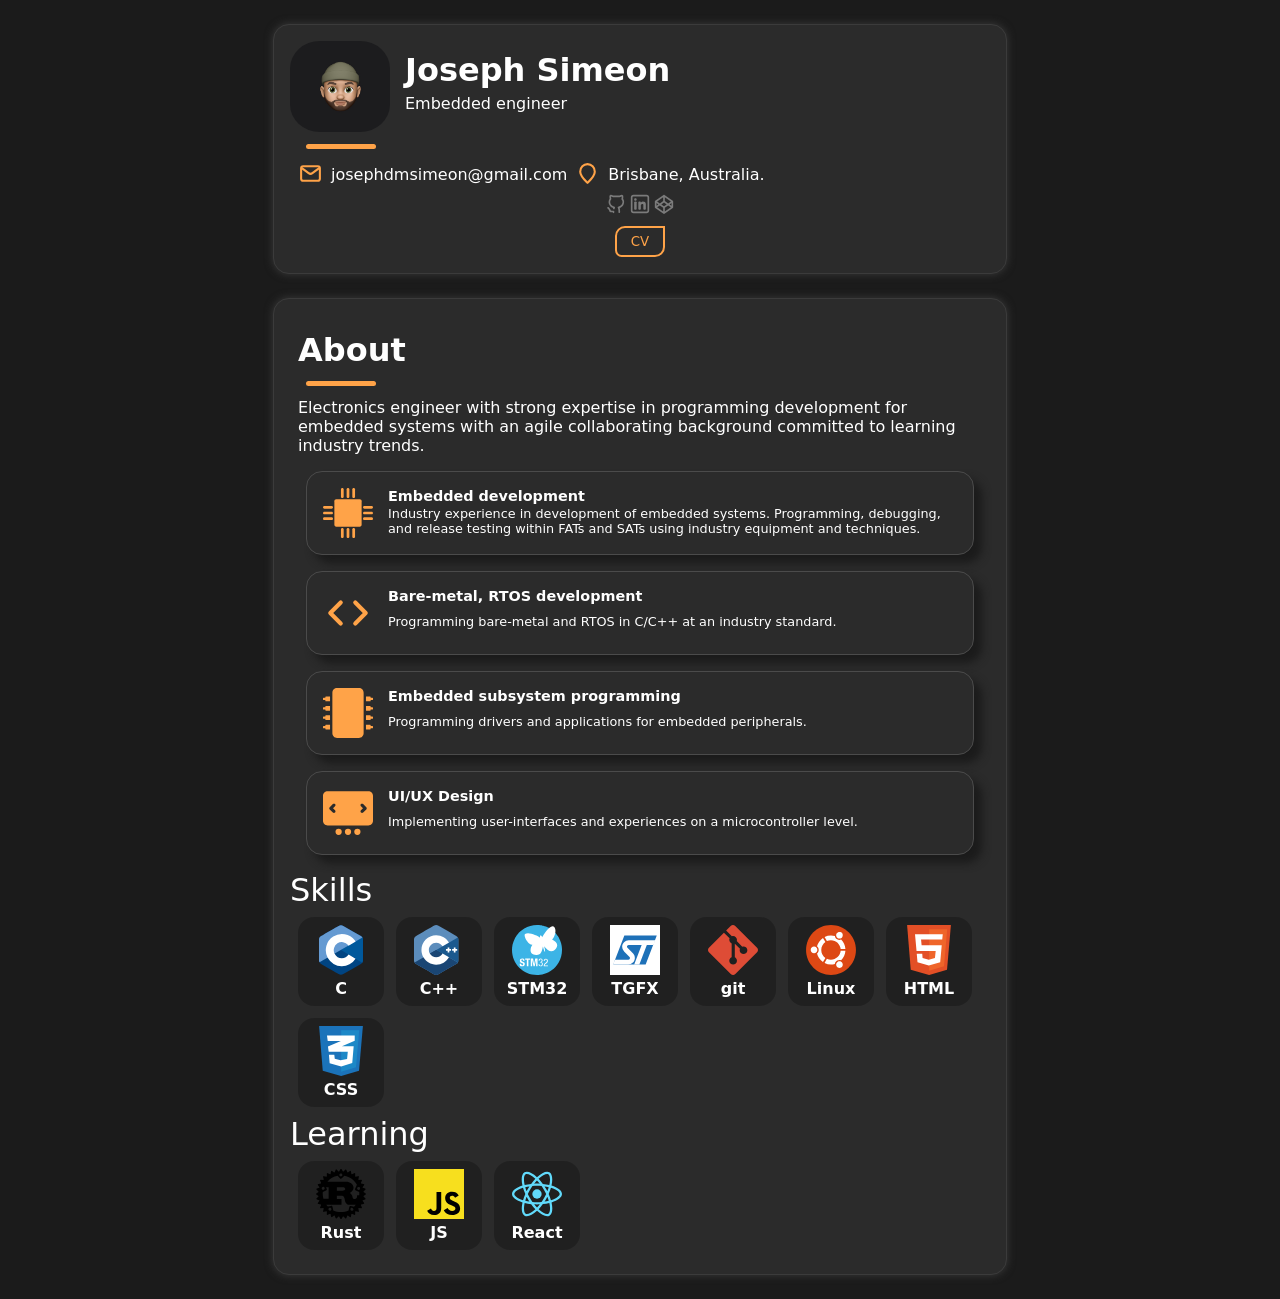
==== commit fb07f400: "Update index.html" ====
--- a/index.html
+++ b/index.html
@@ -70,7 +70,7 @@
                 <div class="text header">About</div>
                 <div class="block-separator"></div>
                 <div class="text sub-header">
-                    Embedded engineer with strong expertise in programming development for 
+                    Electronics engineer with strong expertise in programming development for 
                     embedded systems with an agile collaborating background committed to learning 
                     industry trends.
                 </div>
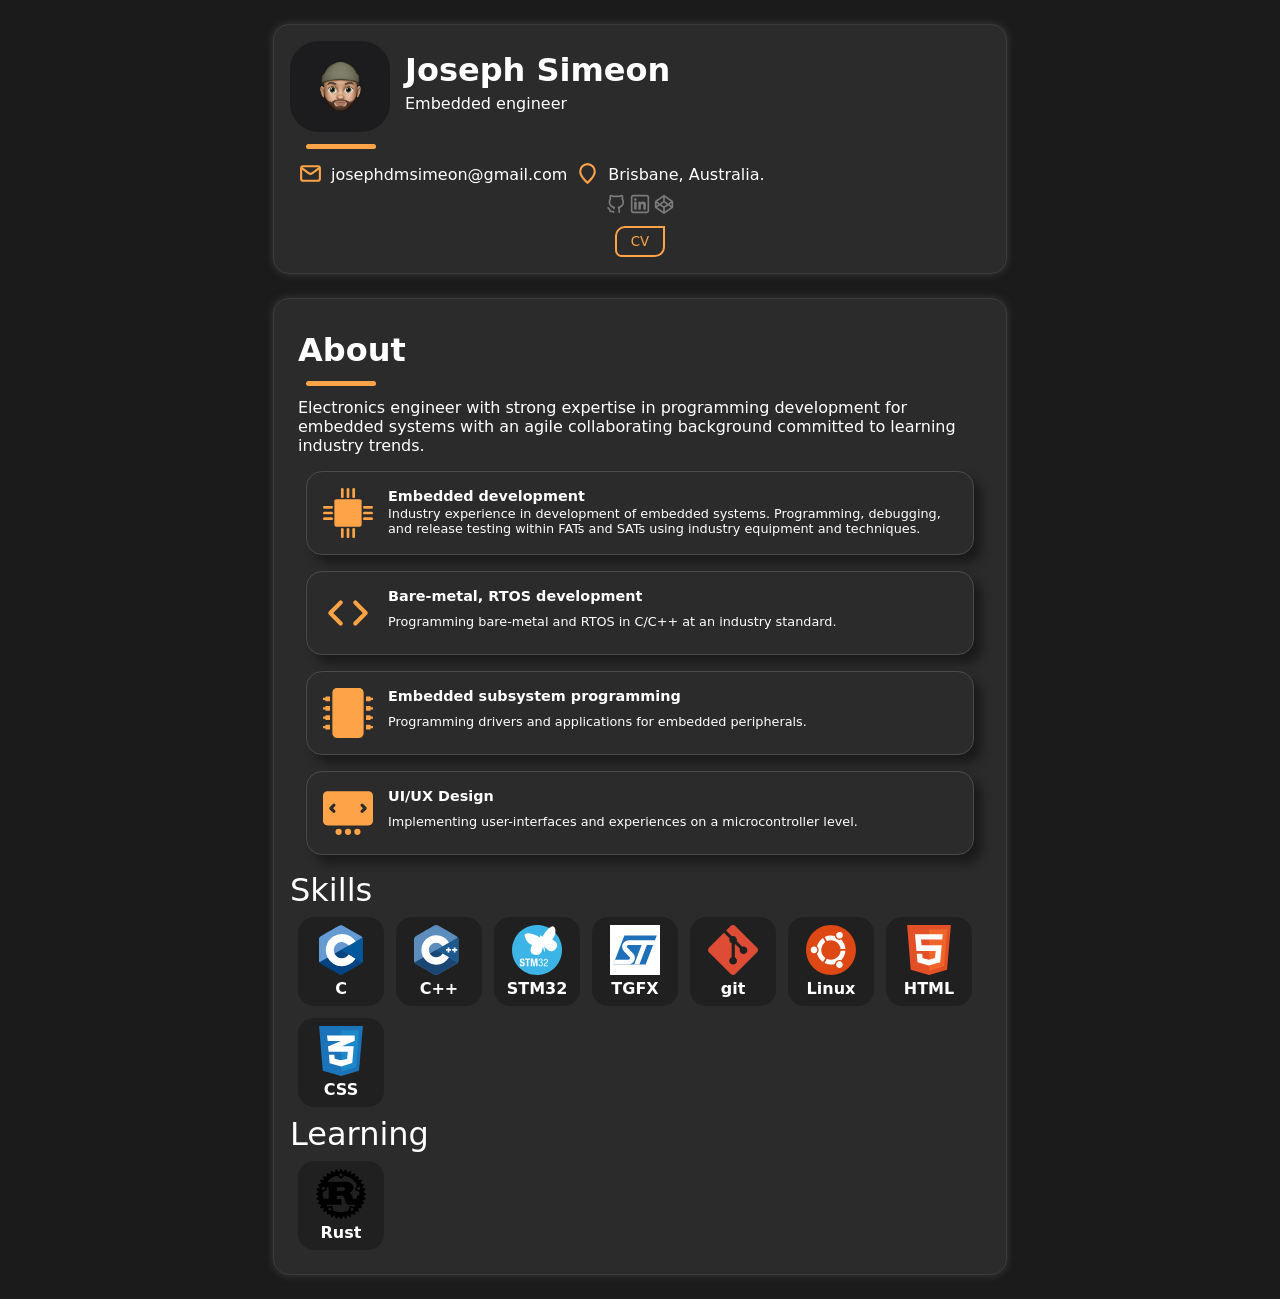
==== commit 43882bae: "Updated learning section" ====
--- a/index.html
+++ b/index.html
@@ -236,27 +236,6 @@
                         </svg>
                         <div class="text icon-header">Rust</div>
                     </div>
-                    <div class="icon-block">
-                        <svg width="50px" height="50px" viewBox="0 0 256 256" version="1.1" xmlns="http://www.w3.org 2000/svg" xmlns:xlink="http://www.w3.org/1999/xlink" preserveAspectRatio="xMidYMid">
-                            <g>
-                                <path d="M0,0 L256,0 L256,256 L0,256 L0,0 Z" fill="#F7DF1E">
-                                </path>
-                                <path d="M67.311746,213.932292 L86.902654,202.076241 C90.6821079,208.777346 94.1202286,214.447137 102.367086,214.447137 C110.272203,214.447137 115.256076,211.354819 115.256076,199.326883 L115.256076,117.528787 L139.313575,117.528787 L139.313575,199.666997 C139.313575,224.58433 124.707759,235.925943 103.3984,235.925943 C84.1532952,235.925943 72.9819429,225.958603 67.3113397,213.93026" fill="#000000">
-                                </path>
-                                <path d="M152.380952,211.354413 L171.969422,200.0128 C177.125994,208.433981 183.827911,214.619835 195.684368,214.619835 C205.652521,214.619835 212.009041,209.635962 212.009041,202.762159 C212.009041,194.513676 205.479416,191.592025 194.481168,186.78207 L188.468419,184.202565 C171.111213,176.81473 159.597308,167.53534 159.597308,147.944838 C159.597308,129.901308 173.344508,116.153295 194.825752,116.153295 C210.119924,116.153295 221.117765,121.48094 229.021663,135.400432 L210.29059,147.428775 C206.166146,140.040127 201.699556,137.119289 194.826159,137.119289 C187.78047,137.119289 183.312254,141.587098 183.312254,147.428775 C183.312254,154.646349 187.78047,157.568406 198.089956,162.036622 L204.103924,164.614095 C224.553448,173.378641 236.067352,182.313448 236.067352,202.418387 C236.067352,224.071924 219.055137,235.927975 196.200432,235.927975 C173.860978,235.927975 159.425829,225.274311 152.381359,211.354413" fill="#000000">
-                                </path>
-                            </g>
-                        </svg>
-                        <div class="text icon-header">JS</div>
-                    </div>
-                    <div class="icon-block">
-                        <svg height="50px" viewBox="175.7 78 490.6 436.9" width="50px" xmlns="http://www.w3.org/2000/svg">
-                            <g fill="#61dafb">
-                                <path d="m666.3 296.5c0-32.5-40.7-63.3-103.1-82.4 14.4-63.6 8-114.2-20.2-130.4-6.5-3.8-14.1-5.6-22.4-5.6v22.3c4.6 0 8.3.9 11.4 2.6 13.6 7.8 19.5 37.5 14.9 75.7-1.1 9.4-2.9 19.3-5.1 29.4-19.6-4.8-41-8.5-63.5-10.9-13.5-18.5-27.5-35.3-41.6-50 32.6-30.3 63.2-46.9 84-46.9v-22.3c-27.5 0-63.5 19.6-99.9 53.6-36.4-33.8-72.4-53.2-99.9-53.2v22.3c20.7 0 51.4 16.5 84 46.6-14 14.7-28 31.4-41.3 49.9-22.6 2.4-44 6.1-63.6 11-2.3-10-4-19.7-5.2-29-4.7-38.2 1.1-67.9 14.6-75.8 3-1.8 6.9-2.6 11.5-2.6v-22.3c-8.4 0-16 1.8-22.6 5.6-28.1 16.2-34.4 66.7-19.9 130.1-62.2 19.2-102.7 49.9-102.7 82.3 0 32.5 40.7 63.3 103.1 82.4-14.4 63.6-8 114.2 20.2 130.4 6.5 3.8 14.1 5.6 22.5 5.6 27.5 0 63.5-19.6 99.9-53.6 36.4 33.8 72.4 53.2 99.9 53.2 8.4 0 16-1.8 22.6-5.6 28.1-16.2 34.4-66.7 19.9-130.1 62-19.1 102.5-49.9 102.5-82.3zm-130.2-66.7c-3.7 12.9-8.3 26.2-13.5 39.5-4.1-8-8.4-16-13.1-24-4.6-8-9.5-15.8-14.4-23.4 14.2 2.1 27.9 4.7 41 7.9zm-45.8 106.5c-7.8 13.5-15.8 26.3-24.1 38.2-14.9 1.3-30 2-45.2 2-15.1 0-30.2-.7-45-1.9-8.3-11.9-16.4-24.6-24.2-38-7.6-13.1-14.5-26.4-20.8-39.8 6.2-13.4 13.2-26.8 20.7-39.9 7.8-13.5 15.8-26.3 24.1-38.2 14.9-1.3 30-2 45.2-2 15.1 0 30.2.7 45 1.9 8.3 11.9 16.4 24.6 24.2 38 7.6 13.1 14.5 26.4 20.8 39.8-6.3 13.4-13.2 26.8-20.7 39.9zm32.3-13c5.4 13.4 10 26.8 13.8 39.8-13.1 3.2-26.9 5.9-41.2 8 4.9-7.7 9.8-15.6 14.4-23.7 4.6-8 8.9-16.1 13-24.1zm-101.4 106.7c-9.3-9.6-18.6-20.3-27.8-32 9 .4 18.2.7 27.5.7 9.4 0 18.7-.2 27.8-.7-9 11.7-18.3 22.4-27.5 32zm-74.4-58.9c-14.2-2.1-27.9-4.7-41-7.9 3.7-12.9 8.3-26.2 13.5-39.5 4.1 8 8.4 16 13.1 24s9.5 15.8 14.4 23.4zm73.9-208.1c9.3 9.6 18.6 20.3 27.8 32-9-.4-18.2-.7-27.5-.7-9.4 0-18.7.2-27.8.7 9-11.7 18.3-22.4 27.5-32zm-74 58.9c-4.9 7.7-9.8 15.6-14.4 23.7-4.6 8-8.9 16-13 24-5.4-13.4-10-26.8-13.8-39.8 13.1-3.1 26.9-5.8 41.2-7.9zm-90.5 125.2c-35.4-15.1-58.3-34.9-58.3-50.6s22.9-35.6 58.3-50.6c8.6-3.7 18-7 27.7-10.1 5.7 19.6 13.2 40 22.5 60.9-9.2 20.8-16.6 41.1-22.2 60.6-9.9-3.1-19.3-6.5-28-10.2zm53.8 142.9c-13.6-7.8-19.5-37.5-14.9-75.7 1.1-9.4 2.9-19.3 5.1-29.4 19.6 4.8 41 8.5 63.5 10.9 13.5 18.5 27.5 35.3 41.6 50-32.6 30.3-63.2 46.9-84 46.9-4.5-.1-8.3-1-11.3-2.7zm237.2-76.2c4.7 38.2-1.1 67.9-14.6 75.8-3 1.8-6.9 2.6-11.5 2.6-20.7 0-51.4-16.5-84-46.6 14-14.7 28-31.4 41.3-49.9 22.6-2.4 44-6.1 63.6-11 2.3 10.1 4.1 19.8 5.2 29.1zm38.5-66.7c-8.6 3.7-18 7-27.7 10.1-5.7-19.6-13.2-40-22.5-60.9 9.2-20.8 16.6-41.1 22.2-60.6 9.9 3.1 19.3 6.5 28.1 10.2 35.4 15.1 58.3 34.9 58.3 50.6-.1 15.7-23 35.6-58.4 50.6z"/><circle cx="420.9" cy="296.5" r="45.7"/>
-                            </g>
-                        </svg>
-                        <div class="text icon-header">React</div>
-                    </div>
                 </div>
             </div>
         </div>
